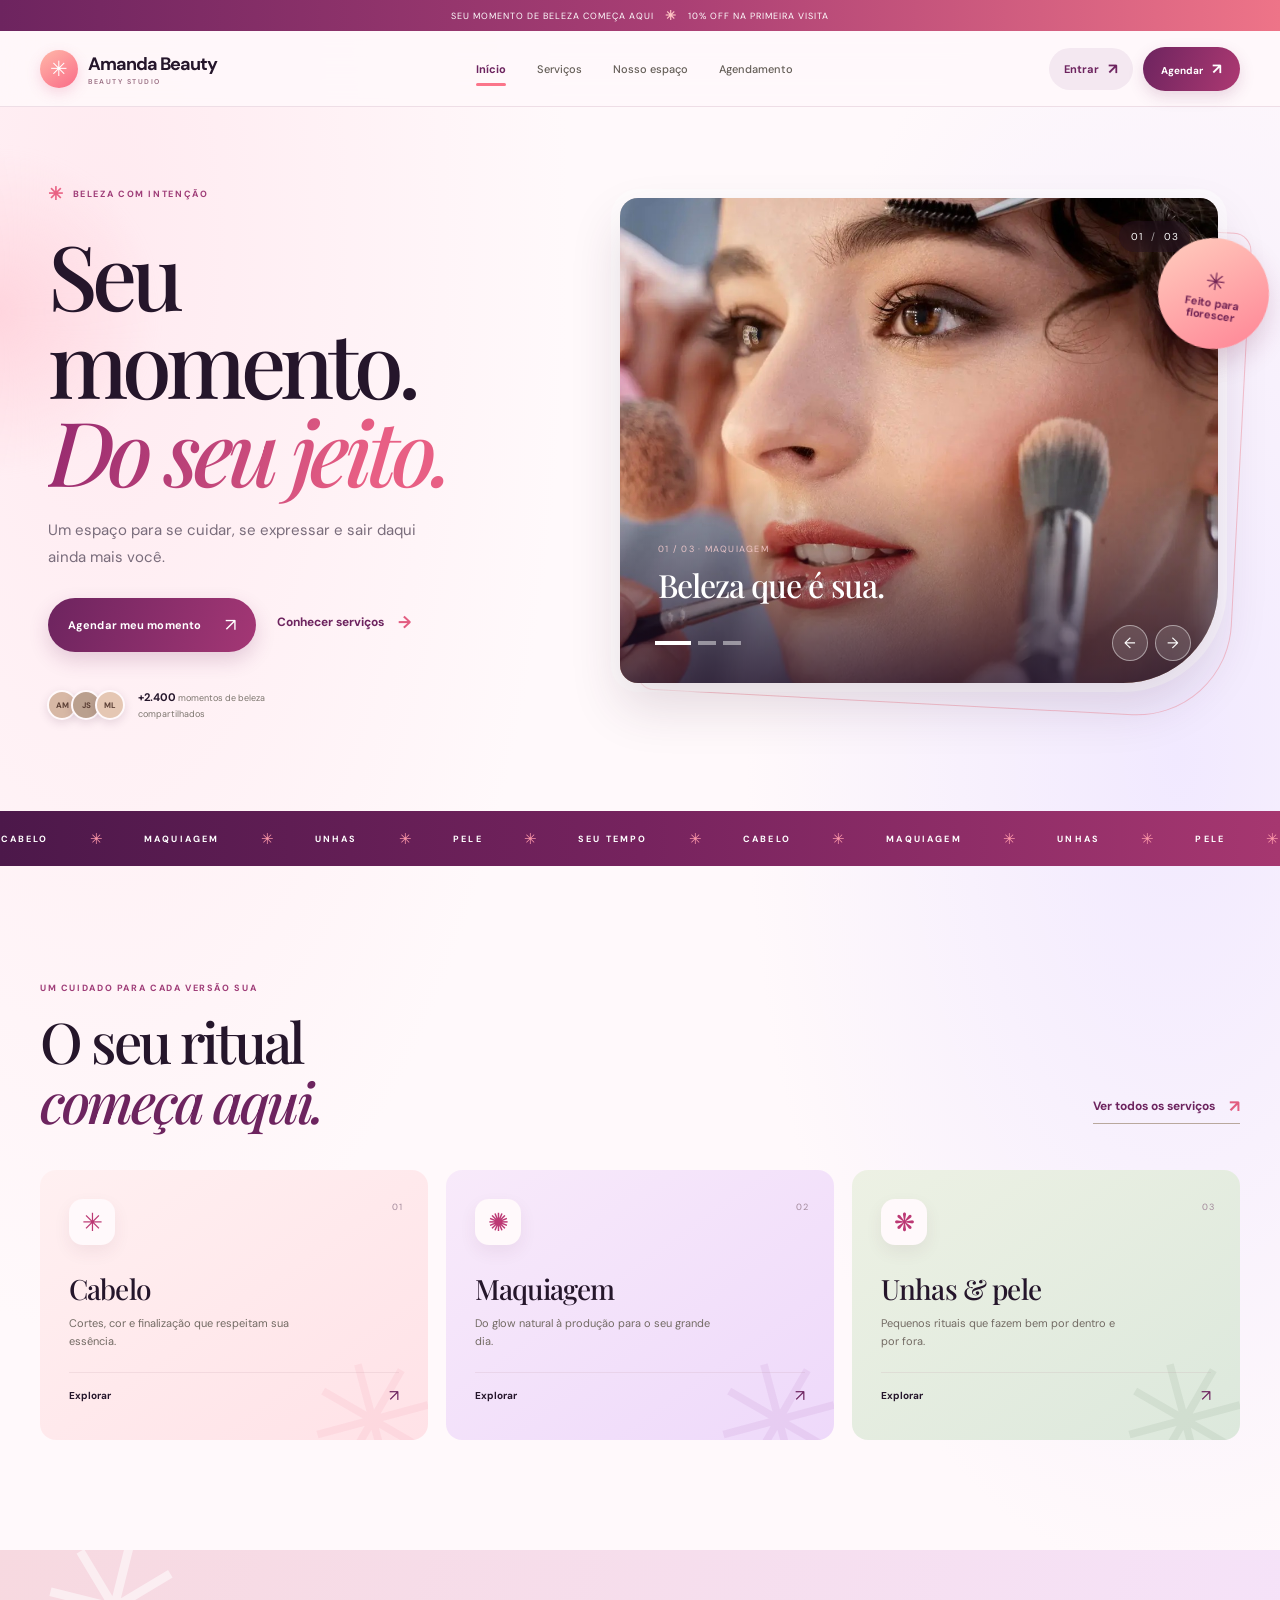
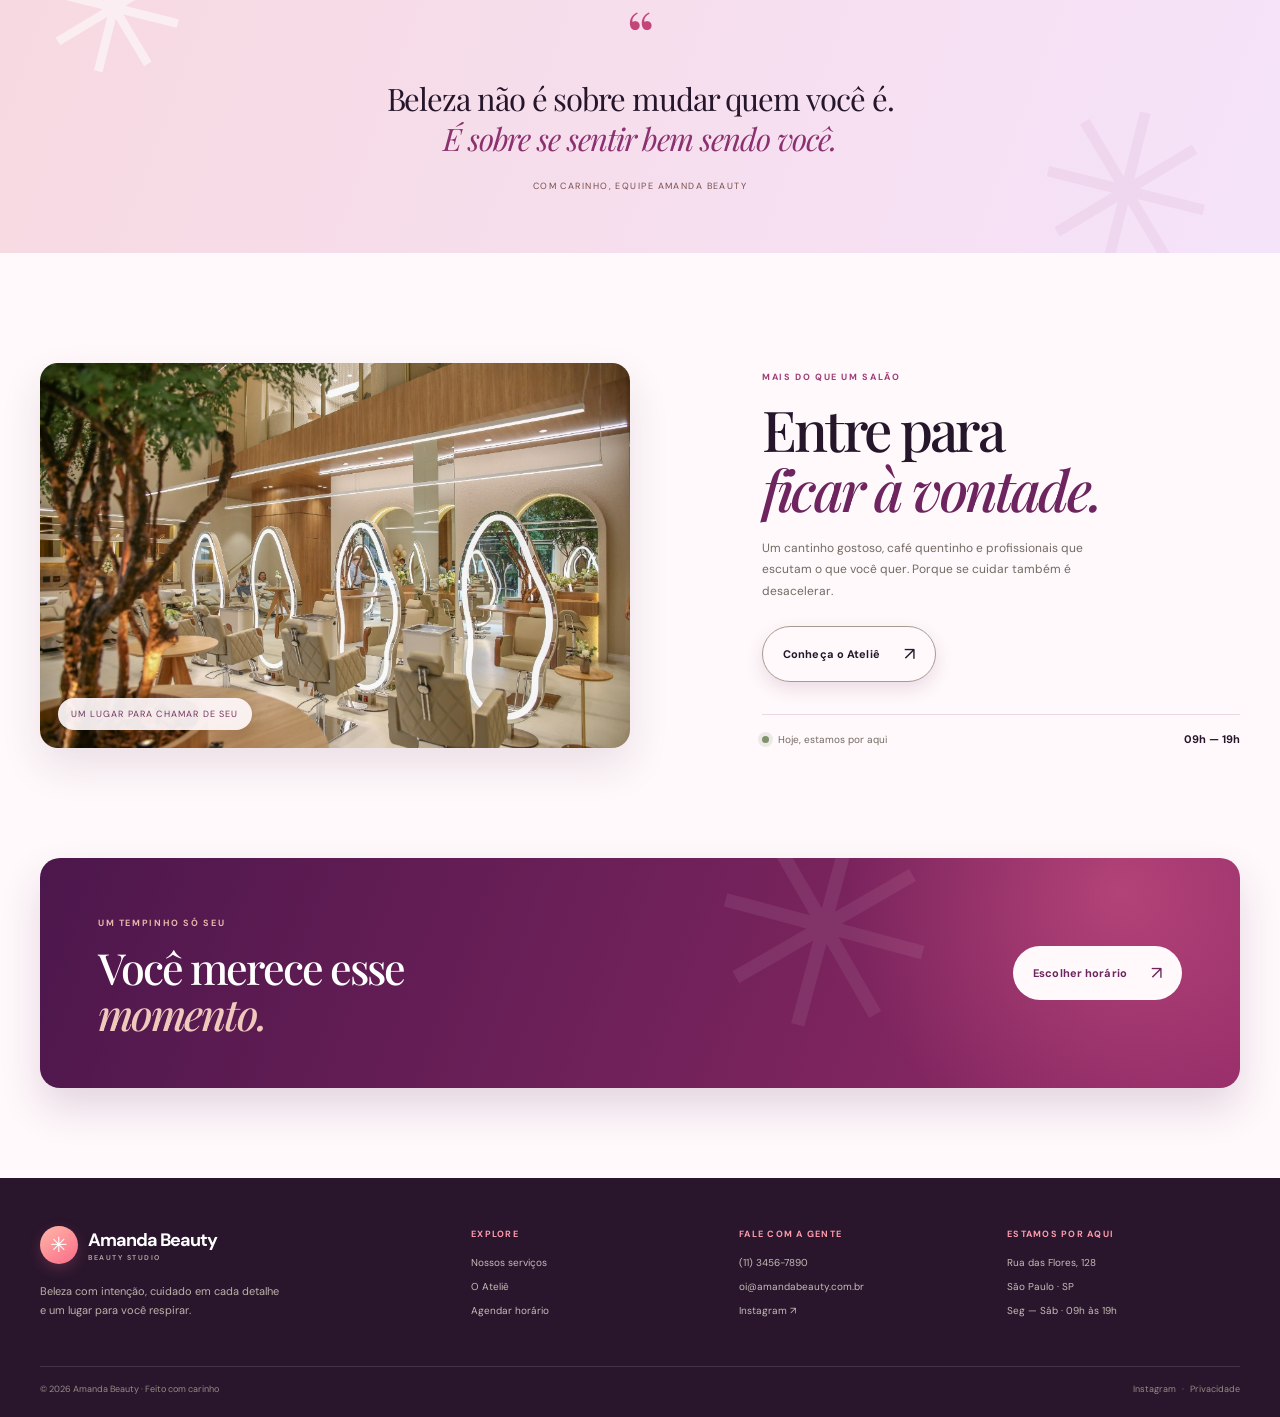
==== Amanda-Beauty-site/index.html @ 5235251e "extraido do zip" ====
<!doctype html>
<html lang="pt-BR">
<head>
  <meta charset="utf-8"><meta name="viewport" content="width=device-width, initial-scale=1">
  <meta name="theme-color" content="#f8f4ef"><meta name="description" content="Amanda Beauty — beleza com intenção. Agende cabelo, maquiagem e cuidados para você.">
  <title>Amanda Beauty — beleza com intenção</title><link rel="stylesheet" href="styles.css">
</head>
<body data-page="home">
  <div id="site-header"></div>
  <main>
    <section class="hero wrap">
      <div class="hero-copy reveal">
        <span class="eyebrow"><i class="sparkle">✳</i> beleza com intenção</span>
        <h1>Seu momento.<br><em>Do seu jeito.</em></h1>
        <p class="lead">Um espaço para se cuidar, se expressar e sair daqui ainda mais você.</p>
        <div class="hero-actions"><a class="button button-dark" href="agenda.html">Agendar meu momento <span>↗</span></a><a class="text-link" href="servicos.html">Conhecer serviços <span>→</span></a></div>
        <div class="hero-social"><div class="avatar-stack"><span>AM</span><span>JS</span><span>ML</span></div><p><strong>+2.400</strong> momentos de beleza<br>compartilhados</p></div>
      </div>
      <div class="hero-visual reveal">
        <div class="carousel" aria-label="Galeria Amanda Beauty">
          <div class="carousel-track">
            <article class="carousel-slide is-active"><img src="assets/makeup-artista.jpeg" alt="Maquiadora realçando a beleza de uma cliente"><div class="slide-caption"><span>01 / 03 · maquiagem</span><b>Beleza que é sua.</b></div></article>
            <article class="carousel-slide"><img src="assets/salao.jpeg" alt="Interior elegante e acolhedor de um salão de beleza"><div class="slide-caption"><span>02 / 03 · nosso espaço</span><b>Um respiro no seu dia.</b></div></article>
            <article class="carousel-slide"><img src="assets/makeup-flatlay.jpeg" alt="Paleta de maquiagem e pincéis em tons quentes"><div class="slide-caption"><span>03 / 03 · detalhes</span><b>Feito com carinho.</b></div></article>
          </div>
          <div class="carousel-controls"><div class="carousel-dots" aria-label="Escolher imagem"><button class="dot is-active" aria-label="Imagem 1" data-slide="0"></button><button class="dot" aria-label="Imagem 2" data-slide="1"></button><button class="dot" aria-label="Imagem 3" data-slide="2"></button></div><div class="carousel-arrows"><button class="carousel-prev" aria-label="Imagem anterior">←</button><button class="carousel-next" aria-label="Próxima imagem">→</button></div></div>
          <div class="carousel-index">01 <span>/</span> 03</div>
        </div>
        <div class="hero-sticker"><span>✳</span><b>Feito para<br>florescer</b></div>
      </div>
    </section>

    <section class="ticker" aria-label="Nossos cuidados"><div class="ticker-track"><span>CABELO</span><i>✳</i><span>MAQUIAGEM</span><i>✳</i><span>UNHAS</span><i>✳</i><span>PELE</span><i>✳</i><span>SEU TEMPO</span><i>✳</i><span>CABELO</span><i>✳</i><span>MAQUIAGEM</span><i>✳</i><span>UNHAS</span><i>✳</i><span>PELE</span><i>✳</i></div></section>

    <section class="section wrap services-intro">
      <div class="section-heading reveal"><div><span class="eyebrow">um cuidado para cada versão sua</span><h2>O seu ritual<br><em>começa aqui.</em></h2></div><a class="text-link" href="servicos.html">Ver todos os serviços <span>↗</span></a></div>
      <div class="service-cards">
        <a class="service-card reveal" href="servicos.html#cabelo"><span class="service-icon">✳</span><span class="card-count">01</span><h3>Cabelo</h3><p>Cortes, cor e finalização que respeitam sua essência.</p><span class="card-link">Explorar <b>↗</b></span></a>
        <a class="service-card service-card-rose reveal" href="servicos.html#maquiagem"><span class="service-icon">✺</span><span class="card-count">02</span><h3>Maquiagem</h3><p>Do glow natural à produção para o seu grande dia.</p><span class="card-link">Explorar <b>↗</b></span></a>
        <a class="service-card service-card-olive reveal" href="servicos.html#unhas"><span class="service-icon">❋</span><span class="card-count">03</span><h3>Unhas & pele</h3><p>Pequenos rituais que fazem bem por dentro e por fora.</p><span class="card-link">Explorar <b>↗</b></span></a>
      </div>
    </section>

    <section class="quote-band"><div class="quote-inner wrap reveal"><span class="quote-mark">“</span><p>Beleza não é sobre mudar quem você é.<br><em>É sobre se sentir bem sendo você.</em></p><span class="quote-sign">com carinho, equipe Amanda Beauty</span></div></section>

    <section class="section wrap visit-section">
      <div class="visit-image reveal"><img src="assets/salao.jpeg" alt="Ambiente iluminado do espaço Amanda Beauty"><span class="image-label">um lugar para chamar de seu</span></div>
      <div class="visit-copy reveal"><span class="eyebrow">mais do que um salão</span><h2>Entre para<br><em>ficar à vontade.</em></h2><p>Um cantinho gostoso, café quentinho e profissionais que escutam o que você quer. Porque se cuidar também é desacelerar.</p><a class="button button-outline" href="sobre.html">Conheça o Ateliê <span>↗</span></a><div class="open-hours"><span class="pulse-dot"></span><span>Hoje, estamos por aqui</span><b>09h — 19h</b></div></div>
    </section>
    <section class="booking-banner wrap reveal"><div><span class="eyebrow">um tempinho só seu</span><h2>Você merece esse<br><em>momento.</em></h2></div><a class="button button-light" href="agenda.html">Escolher horário <span>↗</span></a><div class="banner-flower">✳</div></section>
  </main>
  <div id="site-footer"></div><script src="app.js"></script>
</body></html>
---- Amanda-Beauty-site/styles.css ----
@import url('https://fonts.googleapis.com/css2?family=DM+Sans:wght@400;500;600;700&family=Playfair+Display:ital,wght@0,500;0,600;0,700;1,500;1,600&display=swap');
:root{--paper:#f8f4ef;--cream:#efe7dc;--ink:#282420;--muted:#77716b;--berry:#733c45;--rose:#d89b98;--peach:#e9b6a5;--olive:#73745e;--line:#ded7ce;--serif:'Playfair Display',Georgia,serif;--sans:'DM Sans',Arial,sans-serif;--wrap:1160px}*{box-sizing:border-box}html{scroll-behavior:smooth}body{margin:0;background:var(--paper);color:var(--ink);font-family:var(--sans);font-size:15px;-webkit-font-smoothing:antialiased}img{display:block;width:100%;height:100%;object-fit:cover}a{color:inherit;text-decoration:none}button,input,select,textarea{font:inherit}button{color:inherit}.wrap{width:min(var(--wrap),calc(100% - 64px));margin:0 auto}.eyebrow{display:inline-flex;align-items:center;gap:8px;text-transform:uppercase;letter-spacing:.15em;font-size:10px;font-weight:700;color:var(--berry)}.sparkle{font-style:normal;font-size:18px;color:var(--rose)}h1,h2,h3,p{margin-top:0}h1,h2{font-family:var(--serif);font-weight:500;letter-spacing:-.035em}h1 em,h2 em,.auth-image-copy em{color:var(--berry);font-weight:500}h1{font-size:clamp(48px,6vw,78px);line-height:1.02;margin:21px 0 20px}h2{font-size:clamp(38px,4.2vw,55px);line-height:1.07;margin:15px 0}.lead{max-width:410px;color:#6f6962;font-size:17px;line-height:1.7;margin-bottom:27px}.button{display:inline-flex;align-items:center;justify-content:space-between;gap:24px;padding:15px 20px;border-radius:3px;font-size:12px;font-weight:700;letter-spacing:.01em;transition:transform .2s,background .2s,color .2s,border-color .2s}.button:hover{transform:translateY(-2px)}.button span{font-size:18px;font-weight:400}.button-dark{background:var(--berry);color:#fff}.button-dark:hover{background:#5e3038}.button-light{background:var(--paper);color:var(--berry)}.button-light:hover{background:#fff}.button-outline{border:1px solid #a59b90;color:var(--ink)}.button-outline:hover{border-color:var(--berry);color:var(--berry)}.text-link{display:inline-flex;align-items:center;gap:14px;font-size:12px;font-weight:700;border-bottom:1px solid #b9a89d;padding-bottom:6px}.text-link span{color:var(--berry);font-size:17px}.site-header{position:relative;z-index:8;background:rgba(248,244,239,.92);backdrop-filter:blur(12px)}.announcement{height:29px;display:flex;align-items:center;justify-content:center;background:#ebe1d7;color:#655850;font-size:9px;letter-spacing:.13em;text-transform:uppercase}.announcement b{margin:0 7px;color:var(--berry)}.nav-wrap{width:min(var(--wrap),calc(100% - 64px));height:78px;margin:auto;display:flex;align-items:center;justify-content:space-between;border-bottom:1px solid rgba(40,36,32,.09)}.brand{display:flex;align-items:center;gap:10px;min-width:180px}.brand-mark{width:34px;height:34px;display:grid;place-items:center;border:1px solid #b38a7e;border-radius:50%;color:var(--berry);font-size:21px}.brand-name{font-family:var(--serif);font-size:22px;letter-spacing:-.04em}.brand-name small{display:block;font-family:var(--sans);font-size:7px;font-weight:600;letter-spacing:.22em;text-transform:uppercase;color:#82766d;margin-top:1px}.nav-links{display:flex;align-items:center;gap:31px}.nav-links a{font-size:11px;color:#655e58;transition:color .2s}.nav-links a:hover,.nav-links a.active{color:var(--berry)}.nav-links a.active{font-weight:700}.nav-actions{display:flex;align-items:center;gap:17px}.nav-login{font-size:11px;color:#645d57}.nav-book{padding:12px 15px;background:var(--berry);color:#fff;font-size:10px;font-weight:700;border-radius:2px}.nav-book:hover{background:#5e3038}.menu-toggle{display:none;border:0;background:transparent;font-size:24px}.hero{display:grid;grid-template-columns:.9fr 1.1fr;align-items:center;gap:7.5%;padding:55px 0 72px;min-height:585px}.hero-copy{padding:0 0 0 24px}.hero-copy h1{margin-top:24px}.hero-actions{display:flex;align-items:center;gap:25px}.hero-social{display:flex;align-items:center;gap:13px;margin-top:42px}.avatar-stack{display:flex;padding-left:5px}.avatar-stack span{width:30px;height:30px;border-radius:50%;display:grid;place-items:center;border:2px solid var(--paper);margin-left:-6px;background:#d7b8a5;color:#5a3e34;font-size:8px;font-weight:700}.avatar-stack span:nth-child(2){background:#baa08e}.avatar-stack span:nth-child(3){background:#e5c7b3}.hero-social p{margin:0;color:#7c756e;font-size:9px;line-height:1.6}.hero-social strong{color:var(--ink);font-size:11px}.hero-visual{position:relative;padding:0 18px 18px 0}.carousel{position:relative;height:434px;overflow:hidden;background:#e2d5c9;box-shadow:0 22px 45px rgba(62,42,30,.12)}.carousel-track{display:flex;height:100%;transition:transform .65s cubic-bezier(.2,.7,.2,1)}.carousel-slide{flex:0 0 100%;height:100%;position:relative}.carousel-slide:after{content:"";position:absolute;inset:30% 0 0;background:linear-gradient(transparent,rgba(27,20,18,.55))}.carousel-slide img{transition:transform 5s;object-position:center}.carousel-slide.is-active img{transform:scale(1.035)}.slide-caption{position:absolute;z-index:1;bottom:70px;left:36px;color:#fff;display:flex;flex-direction:column;gap:8px}.slide-caption span{font-size:9px;letter-spacing:.14em;text-transform:uppercase;opacity:.83}.slide-caption b{font-family:var(--serif);font-weight:500;font-size:29px}.carousel-controls{position:absolute;z-index:2;bottom:20px;left:32px;right:24px;display:flex;align-items:center;justify-content:space-between}.carousel-dots{display:flex;gap:7px}.dot{width:18px;height:4px;padding:0;border:0;background:rgba(255,255,255,.45);cursor:pointer;transition:width .25s,background .25s}.dot.is-active{width:36px;background:#fff}.carousel-arrows{display:flex;gap:7px}.carousel-arrows button{width:32px;height:32px;border:1px solid rgba(255,255,255,.7);border-radius:50%;background:transparent;color:#fff;cursor:pointer;transition:background .2s}.carousel-arrows button:hover{background:rgba(255,255,255,.22)}.carousel-index{position:absolute;top:20px;right:31px;z-index:2;color:#fff;font-size:10px;letter-spacing:.09em}.carousel-index span{opacity:.6;margin:0 4px}.hero-sticker{position:absolute;right:-23px;top:33px;width:102px;height:102px;background:#e1ae9e;color:var(--berry);border-radius:50%;display:flex;flex-direction:column;align-items:center;justify-content:center;transform:rotate(8deg);box-shadow:0 6px 20px #4d32201f}.hero-sticker span{font-size:22px}.hero-sticker b{font-family:var(--serif);font-size:14px;line-height:1.1;text-align:center;font-weight:500}.ticker{overflow:hidden;background:#ede4da;color:#685b50;height:52px;display:flex;align-items:center}.ticker-track{display:flex;justify-content:space-around;align-items:center;min-width:1120px;width:100%;animation:ticker 38s linear infinite;gap:40px}.ticker-track span{font-size:9px;font-weight:700;letter-spacing:.2em;white-space:nowrap}.ticker-track i{font-style:normal;color:#ba8379;font-size:15px}@keyframes ticker{0%{transform:translateX(0)}100%{transform:translateX(-15%)}}.section{padding-top:102px;padding-bottom:102px}.section-heading{display:flex;align-items:end;justify-content:space-between;margin-bottom:35px}.section-heading h2{margin-bottom:0}.section-heading>.text-link{margin-bottom:8px}.service-cards{display:grid;grid-template-columns:repeat(3,1fr);gap:16px}.service-card{min-height:252px;position:relative;padding:28px;background:#eee6dc;transition:transform .25s,box-shadow .25s}.service-card:hover{transform:translateY(-5px);box-shadow:0 15px 25px #3f261010}.service-card-rose{background:#ead9d4}.service-card-olive{background:#e3e2d7}.service-icon{font-size:25px;color:var(--berry)}.card-count{position:absolute;top:31px;right:29px;font-size:9px;letter-spacing:.12em;color:#867d74}.service-card h3{font-family:var(--serif);font-weight:500;font-size:27px;margin:25px 0 8px}.service-card p{color:#726a63;font-size:12px;line-height:1.6;max-width:245px;margin-bottom:22px}.card-link{display:flex;align-items:center;justify-content:space-between;max-width:100%;padding-top:12px;border-top:1px solid rgba(83,66,53,.18);font-size:10px;font-weight:700}.card-link b{font-size:16px;color:var(--berry);font-weight:400}.quote-band{background:#dfb4aa;padding:60px 0}.quote-inner{text-align:center;position:relative}.quote-mark{font-family:var(--serif);font-size:70px;line-height:.7;color:#8f4f50}.quote-inner p{font-family:var(--serif);font-size:29px;line-height:1.3;margin:10px 0 15px}.quote-inner p em{color:#75454a}.quote-sign{font-size:9px;text-transform:uppercase;letter-spacing:.16em;color:#784e4b}.visit-section{display:grid;grid-template-columns:1.05fr .85fr;align-items:center;gap:11%}.visit-image{height:385px;position:relative}.visit-image img{object-position:center}.image-label{position:absolute;left:16px;bottom:16px;padding:10px 13px;background:rgba(248,244,239,.92);font-size:9px;text-transform:uppercase;letter-spacing:.13em;color:#675b50}.visit-copy h2{margin-top:14px}.visit-copy>p{max-width:360px;font-size:13px;line-height:1.8;color:#726a63;margin:18px 0 24px}.open-hours{border-top:1px solid var(--line);margin-top:32px;padding-top:17px;display:flex;align-items:center;gap:9px;color:#726a63;font-size:10px}.open-hours b{margin-left:auto;font-size:11px;color:var(--ink)}.pulse-dot{width:7px;height:7px;background:#80916d;border-radius:50%;box-shadow:0 0 0 4px #80916d24}.booking-banner{position:relative;overflow:hidden;background:var(--berry);color:#fff;min-height:230px;padding:42px 58px;display:flex;align-items:center;justify-content:space-between;margin-bottom:90px}.booking-banner .eyebrow{color:#e7b7a8}.booking-banner h2{font-size:43px;margin:13px 0 0;position:relative;z-index:1}.booking-banner h2 em{color:#efc9bc}.booking-banner .button{position:relative;z-index:1}.banner-flower{position:absolute;right:25%;top:-65px;font-size:280px;line-height:1;color:#ffffff0b;transform:rotate(15deg)}.site-footer{background:#292522;color:#eee7de;padding:48px 0 22px}.footer-main{width:min(var(--wrap),calc(100% - 64px));margin:auto;display:grid;grid-template-columns:1.7fr 1fr 1fr 1fr;gap:35px;padding-bottom:38px}.footer-brand .brand-name{color:#fff}.footer-brand .brand-name small{color:#b8aaa0}.footer-brand p{max-width:240px;color:#bdb2a9;font-size:11px;line-height:1.7;margin:18px 0 0}.footer-col h4{font-size:9px;letter-spacing:.14em;text-transform:uppercase;color:#d2b1a5;margin:2px 0 16px}.footer-col a,.footer-col p{display:block;color:#c5bdb5;font-size:10px;margin:0 0 11px}.footer-col a:hover{color:#fff}.footer-bottom{width:min(var(--wrap),calc(100% - 64px));margin:auto;border-top:1px solid #ffffff22;padding-top:16px;display:flex;justify-content:space-between;color:#968c84;font-size:9px}.page-hero{display:grid;grid-template-columns:.86fr 1.14fr;gap:9%;align-items:center;padding:55px 0 76px;min-height:465px}.page-hero-copy{padding-left:24px}.page-hero-copy h1{font-size:clamp(48px,5vw,67px);margin:17px 0}.page-hero-copy>p{font-size:13px;line-height:1.8;color:#736b64;max-width:390px;margin-bottom:23px}.page-hero-image{height:350px;position:relative}.page-hero-image img{object-position:center 45%}.catalog-section{padding-top:73px}.subtle{max-width:330px;font-size:11px;color:#827a72;line-height:1.7;margin:0 0 8px}.filter-bar{display:flex;gap:8px;margin:32px 0 24px;flex-wrap:wrap}.filter-button{border:1px solid #d7cec4;background:transparent;border-radius:99px;padding:9px 17px;font-size:10px;color:#71685e;cursor:pointer;transition:all .2s}.filter-button:hover,.filter-button.is-active{background:var(--berry);border-color:var(--berry);color:#fff}.catalog-grid{display:grid;grid-template-columns:repeat(3,1fr);gap:14px}.catalog-card{position:relative;background:#f0e9e1;padding:24px 23px 18px;min-height:247px;transition:transform .2s,opacity .2s}.catalog-card:hover{transform:translateY(-4px)}.catalog-card.is-hidden{display:none}.catalog-icon{font-size:22px;color:#99645f;margin-bottom:19px}.catalog-tag{position:absolute;top:28px;right:22px;text-transform:uppercase;letter-spacing:.13em;font-size:8px;color:#8a7770}.catalog-card h3{font-family:var(--serif);font-size:23px;font-weight:500;margin-bottom:8px}.catalog-card>p{font-size:10px;line-height:1.6;color:#776f67;min-height:32px;margin-bottom:17px}.catalog-meta{display:flex;justify-content:space-between;align-items:center;color:#797169;font-size:9px;margin-bottom:13px}.catalog-meta b{color:#4e4640;font-size:9px}.faq-section{background:#eee6dc;padding:78px 0}.faq-layout{display:grid;grid-template-columns:.7fr 1.3fr;gap:12%}.faq-layout h2{margin:16px 0}.faq-layout>div:first-child p{font-size:11px;line-height:1.7;color:#786f66;max-width:230px}.faq-list details{border-bottom:1px solid #d3c8bc;padding:18px 0}.faq-list details:first-child{border-top:1px solid #d3c8bc}.faq-list summary{list-style:none;cursor:pointer;display:flex;justify-content:space-between;align-items:center;font-family:var(--serif);font-size:17px}.faq-list summary::-webkit-details-marker{display:none}.faq-list summary span{font-family:var(--sans);font-size:19px;color:var(--berry);transition:transform .2s}.faq-list details[open] summary span{transform:rotate(45deg)}.faq-list details p{font-size:11px;line-height:1.7;color:#746b64;max-width:550px;margin:12px 0 0}.about-hero{padding-bottom:80px}.about-image{height:390px}.about-image img{object-position:center}.about-story{display:grid;grid-template-columns:.3fr 1fr;gap:10%;max-width:900px;border-top:1px solid var(--line);padding-top:76px;padding-bottom:83px}.story-stamp{width:90px;height:90px;border:1px solid #b89083;border-radius:50%;display:flex;flex-direction:column;align-items:center;justify-content:center;text-align:center;font-size:9px;text-transform:uppercase;letter-spacing:.15em;color:#7b675d;transform:rotate(-9deg);margin-top:10px}.story-stamp b{font-family:var(--serif);font-size:22px;letter-spacing:0;color:var(--berry);font-weight:500}.about-story h2{font-size:43px}.story-text{max-width:590px;color:#746c65;font-size:13px;line-height:1.9;margin:20px 0}.values-band{background:#e9ddd1;padding:52px 0}.values-grid{display:grid;grid-template-columns:repeat(3,1fr);gap:30px}.values-grid article{border-left:1px solid #c5b3a6;padding:3px 0 2px 20px}.values-grid article>span{font-size:9px;color:var(--berry);letter-spacing:.12em}.values-grid h3{font-family:var(--serif);font-weight:500;font-size:21px;margin:12px 0 8px}.values-grid p{max-width:245px;color:#756b62;font-size:10px;line-height:1.7;margin:0}.team-section{padding-top:80px}.team-cards{display:grid;grid-template-columns:repeat(3,1fr);gap:17px}.team-cards article{text-align:center;background:#efe8df;padding:24px 20px}.team-avatar{width:80px;height:80px;border-radius:50%;margin:0 auto 16px;display:grid;place-items:center;font-family:var(--serif);font-size:32px;color:#754c46;background:#ddc0b1}.avatar-two{background:#d0c5ac;color:#5b5c43}.avatar-three{background:#d6b1a5;color:#713e42}.team-cards h3{font-family:var(--serif);font-size:19px;font-weight:500;margin-bottom:4px}.team-cards p{font-size:9px;color:#7d746b;margin-bottom:0}.booking-page{display:grid;grid-template-columns:.9fr 1.1fr;gap:10%;padding:60px 0 95px;align-items:start}.booking-intro{position:relative;min-height:640px}.booking-intro h1{font-size:clamp(46px,5vw,65px);margin:17px 0}.booking-intro>p{font-size:13px;line-height:1.8;color:#756d65;max-width:350px}.booking-note{display:flex;align-items:center;gap:13px;margin:30px 0 27px;padding:13px 15px;background:#eee7df;max-width:350px}.booking-note>span{font-size:21px;color:var(--berry)}.booking-note p{margin:0;font-size:10px;line-height:1.6;color:#746c64}.booking-note b{color:#443e39}.booking-intro>img{height:270px;max-width:385px;object-position:center 40%}.booking-form{padding:34px 38px;background:#fffdfa;box-shadow:0 12px 40px #3a25100e}.form-heading{display:flex;gap:14px;align-items:center;border-bottom:1px solid #ece6e0;padding-bottom:22px;margin-bottom:22px}.step-number{width:34px;height:34px;border-radius:50%;display:grid;place-items:center;background:#efe3dc;color:var(--berry);font-family:var(--serif);font-size:14px}.form-heading .eyebrow{font-size:8px}.form-heading h2{font-size:27px;margin:5px 0 0}.booking-form label,.auth-form>label{display:block;font-size:10px;font-weight:700;margin:16px 0 7px}.booking-form input,.booking-form select,.booking-form textarea,.auth-form input{width:100%;border:1px solid #ddd5cd;background:#fffdfa;border-radius:2px;padding:12px 13px;font-size:11px;color:var(--ink);outline:none;transition:border-color .2s}.booking-form input:focus,.booking-form select:focus,.booking-form textarea:focus,.auth-form input:focus{border-color:#a86f70}.booking-form input::placeholder,.booking-form textarea::placeholder,.auth-form input::placeholder{color:#aba39c}.booking-form textarea{resize:vertical}.form-row{display:grid;grid-template-columns:1fr 1fr;gap:13px}.form-row label{margin-top:15px}.optional{font-weight:400;color:#928980;margin-left:5px}.form-submit{width:100%;margin-top:21px;border:0;cursor:pointer}.form-legal{text-align:center;font-size:9px;color:#8b837b;line-height:1.6;margin:10px 0 0}.form-feedback{display:none;margin-top:14px;padding:12px;background:#eaf0e7;color:#4d6145;font-size:11px;line-height:1.6}.form-feedback.is-visible{display:block}.auth-page{display:grid;grid-template-columns:1fr 1fr;gap:8%;align-items:center;padding:55px 0 80px;min-height:650px}.auth-image{position:relative;height:535px;overflow:hidden;background:#ddd0c4}.auth-image:after{content:"";position:absolute;inset:35% 0 0;background:linear-gradient(transparent,rgba(30,20,18,.57))}.auth-image img{object-position:center;transition:transform 1s}.auth-image:hover img{transform:scale(1.035)}.auth-image-copy{position:absolute;z-index:1;left:32px;bottom:32px;color:#fff}.auth-image-copy>span{color:#eab7a7;font-size:22px}.auth-image-copy p{font-family:var(--serif);font-size:32px;line-height:1.15;margin:12px 0 0}.auth-image-copy em{color:#f3c9b8}.auth-panel{max-width:405px;width:100%;padding:15px 0}.auth-panel h1{font-size:clamp(46px,5vw,61px);margin:14px 0}.auth-sub{font-size:11px;color:#7a726b;margin-bottom:25px}.auth-form>label{margin-top:15px}.auth-options{display:flex;justify-content:space-between;align-items:center;margin:14px 0 4px}.check-label{display:flex;align-items:flex-start;gap:8px;font-size:9px;color:#776f68;line-height:1.5}.check-label input{accent-color:var(--berry);width:13px;height:13px;margin:0;flex:none}.forgot-link{font-size:9px;color:var(--berry);text-decoration:underline;text-underline-offset:3px}.password-wrap{position:relative}.password-wrap input{padding-right:42px}.password-toggle{position:absolute;right:8px;top:50%;transform:translateY(-50%);border:0;background:transparent;color:#81766f;cursor:pointer;font-size:13px}.auth-switch{text-align:center;color:#776f68;font-size:10px;margin:19px 0 0}.auth-switch a{color:var(--berry);font-weight:700;text-decoration:underline;text-underline-offset:3px}.demo-note{text-align:center;color:#a19890;font-size:8px;letter-spacing:.04em;margin:19px 0 0}.terms-check{margin-top:16px}.terms-check span{max-width:280px}.register-page{min-height:710px}.register-page .auth-image{height:585px}.register-page .auth-panel{padding:0}.register-page .auth-panel h1{font-size:51px}.register-page .auth-sub{line-height:1.6}.register-page .auth-form .form-submit{margin-top:19px}.reveal{opacity:0;transform:translateY(16px);transition:opacity .65s ease,transform .65s ease}.reveal.is-visible{opacity:1;transform:translateY(0)}
@media(max-width:900px){.wrap,.nav-wrap{width:min(100% - 42px,var(--wrap))}.nav-links{gap:17px}.nav-actions{gap:11px}.hero{gap:4%;grid-template-columns:.9fr 1.1fr}.hero-copy{padding-left:5px}.carousel{height:370px}.hero-sticker{right:-13px;width:85px;height:85px}.hero-sticker b{font-size:12px}.service-card{padding:23px}.page-hero{gap:5%}.booking-page{gap:5%}.booking-form{padding:28px}.footer-main,.footer-bottom{width:calc(100% - 42px)}}
@media(max-width:700px){.wrap,.nav-wrap{width:calc(100% - 36px)}.announcement{font-size:8px}.nav-wrap{height:68px}.brand{min-width:0}.brand-mark{width:31px;height:31px}.brand-name{font-size:20px}.menu-toggle{display:block;order:3}.nav-actions{margin-left:auto;margin-right:13px}.nav-login{display:none}.nav-book{padding:10px 12px;font-size:9px}.nav-links{display:none;position:absolute;top:68px;left:0;right:0;padding:17px 22px 22px;background:var(--paper);border-bottom:1px solid var(--line);box-shadow:0 15px 25px #2c1e1012;align-items:stretch;gap:0;flex-direction:column}.nav-links.is-open{display:flex}.nav-links a{padding:13px 3px;border-bottom:1px solid #e8dfd6;font-size:12px}.hero{grid-template-columns:1fr;gap:34px;padding:48px 0 55px;min-height:auto}.hero-copy{padding:0}.hero h1{font-size:58px;margin:18px 0}.lead{font-size:14px;max-width:330px}.hero-actions{gap:16px;flex-wrap:wrap}.hero-social{margin-top:26px}.hero-visual{margin:0 6px 0 0;padding:0 11px 12px 0}.carousel{height:min(95vw,400px)}.hero-sticker{right:-6px;top:23px;width:75px;height:75px}.hero-sticker b{font-size:11px}.slide-caption{left:22px;bottom:62px}.slide-caption b{font-size:24px}.carousel-controls{left:20px;right:17px;bottom:15px}.ticker{height:43px}.ticker-track{gap:26px}.section{padding-top:69px;padding-bottom:69px}.section-heading{align-items:flex-start;gap:17px;flex-direction:column;margin-bottom:25px}.section-heading h2{font-size:43px}.section-heading>.text-link{margin:0}.service-cards{grid-template-columns:1fr;gap:10px}.service-card{min-height:205px;padding:23px}.service-card h3{margin-top:17px}.quote-band{padding:45px 0}.quote-inner p{font-size:23px}.visit-section{grid-template-columns:1fr;gap:34px}.visit-image{height:280px}.visit-copy h2{font-size:43px}.booking-banner{width:calc(100% - 36px);min-height:0;padding:30px 23px;margin-bottom:60px;align-items:flex-start;flex-direction:column;gap:22px}.booking-banner h2{font-size:36px}.banner-flower{font-size:190px;right:-10px;top:-40px}.footer-main{width:calc(100% - 36px);grid-template-columns:1fr 1fr;gap:27px 18px}.footer-main>div:first-child{grid-column:1/-1}.footer-bottom{width:calc(100% - 36px);gap:15px;flex-wrap:wrap}.page-hero{grid-template-columns:1fr;gap:28px;padding:43px 0 57px;min-height:0}.page-hero-copy{padding-left:0}.page-hero-copy h1{font-size:52px}.page-hero-copy>p{font-size:12px}.page-hero-image{height:270px}.catalog-section{padding-top:57px}.section-heading>.subtle{margin-top:0}.filter-bar{gap:7px;margin:24px 0 18px}.filter-button{padding:8px 13px}.catalog-grid{grid-template-columns:1fr}.catalog-card{min-height:220px;padding:22px}.catalog-card>p{min-height:0}.faq-section{padding:58px 0}.faq-layout{grid-template-columns:1fr;gap:21px}.faq-layout h2{font-size:42px}.faq-layout>div:first-child p{max-width:310px}.about-hero .page-hero-image{height:280px}.about-story{grid-template-columns:1fr;gap:20px;padding-top:54px;padding-bottom:58px}.story-stamp{width:70px;height:70px;font-size:8px;margin:0}.story-stamp b{font-size:18px}.about-story h2{font-size:38px}.story-text{font-size:12px}.values-band{padding:42px 0}.values-grid{grid-template-columns:1fr;gap:23px}.values-grid article{padding-left:15px}.team-section{padding-top:58px}.team-cards{grid-template-columns:1fr;gap:10px}.team-cards article{padding:20px}.booking-page{grid-template-columns:1fr;gap:33px;padding:45px 0 65px}.booking-intro{min-height:0}.booking-intro h1{font-size:51px}.booking-intro>img{height:220px;max-width:none}.booking-note{margin:22px 0}.booking-form{padding:23px 19px}.form-heading h2{font-size:24px}.form-row{gap:10px}.auth-page{grid-template-columns:1fr;gap:32px;padding:32px 0 60px;min-height:0}.auth-image{height:300px}.auth-image-copy{left:22px;bottom:22px}.auth-image-copy p{font-size:27px}.auth-panel{max-width:none;padding:0 3px}.auth-panel h1{font-size:49px}.register-page .auth-image{height:290px}.register-page .auth-panel h1{font-size:47px}.reveal{transform:translateY(10px)}}
@media(prefers-reduced-motion:reduce){*,*:before,*:after{scroll-behavior:auto!important;animation-duration:.01ms!important;animation-iteration-count:1!important;transition-duration:.01ms!important}.reveal{opacity:1;transform:none}}

/* Amanda Beauty — brighter editorial refresh */
:root{--paper:#fff9fb;--cream:#fff0f1;--ink:#25162b;--muted:#766a78;--berry:#6d245f;--rose:#fb758a;--peach:#ffb8a9;--olive:#7d7d64;--line:#eadce4;--serif:'Playfair Display',Georgia,serif;--sans:'DM Sans',Arial,sans-serif;--wrap:1200px}
body{background:radial-gradient(ellipse at 8% 8%,#ffeaf0 0,transparent 28%),radial-gradient(ellipse at 92% 25%,#f1e9ff 0,transparent 26%),#fff9fb;color:var(--ink)}
.announcement{height:31px;background:linear-gradient(90deg,#6d245f,#aa3f74 53%,#ee7488);color:#fff;font-size:9px;letter-spacing:.11em;gap:11px}.announcement b{color:#ffc4c4;margin:0;font-size:13px;animation:twinkle 2.2s ease-in-out infinite}
.site-header{position:sticky;top:0;background:rgba(255,249,251,.86);backdrop-filter:blur(18px);border-bottom:1px solid #eedee6}
.nav-wrap{height:75px;border:0}.brand-mark{width:38px;height:38px;background:linear-gradient(145deg,#ffb8a9,#fa6b87);border:0;color:#fff;box-shadow:0 5px 14px #dd63843b;animation:mark-bob 4s ease-in-out infinite}.brand-name{font-family:var(--sans);font-weight:700;font-size:18px;letter-spacing:-.055em}.brand-name small{font-size:7px;color:#9a6f83}.nav-links a{font-size:11px;font-weight:500}.nav-links a.active{position:relative;color:var(--berry)}.nav-links a.active:after{content:"";position:absolute;height:3px;left:0;right:0;bottom:-10px;border-radius:4px;background:var(--rose)}.nav-actions{gap:10px}.nav-login{display:flex;align-items:center;gap:9px;padding:11px 15px;border-radius:999px;background:#f4e8f1;color:var(--berry);font-weight:700;transition:.22s}.nav-login span{font-size:15px}.nav-login:hover{background:#ead6e6;transform:translateY(-2px)}.nav-book{padding:12px 18px;border-radius:999px;background:linear-gradient(110deg,#6d245f,#ad3972);box-shadow:0 6px 15px #7d275d2b;transition:.22s}.nav-book span{font-size:15px;margin-left:7px}.nav-book:hover{background:linear-gradient(110deg,#852f70,#ca4b83);transform:translateY(-2px);box-shadow:0 9px 19px #7d275d38}
.hero{position:relative;grid-template-columns:.9fr 1.1fr;gap:6%;padding-top:75px;padding-bottom:90px;min-height:650px}.hero:before{content:"";position:absolute;z-index:0;width:330px;height:330px;left:-210px;top:40px;border-radius:50%;background:radial-gradient(circle,#ffc7d2a6,transparent 69%);filter:blur(7px);pointer-events:none}.hero-copy,.hero-visual{position:relative;z-index:1}.hero-copy{padding-left:8px;animation:rise-in .8s both}.eyebrow{color:#9f3d78;letter-spacing:.18em;font-size:9px}.sparkle{color:#e96183}.hero-copy h1{font-family:var(--serif);font-size:clamp(59px,7vw,91px);line-height:.98;letter-spacing:-.065em;margin:24px 0}.hero-copy h1 em,.page-hero-copy h1 em,.booking-intro h1 em{background:linear-gradient(110deg,#92276e,#e85f84 78%);background-clip:text;-webkit-background-clip:text;color:transparent}.lead{font-size:15px;max-width:390px;line-height:1.8;color:#796c7b}.button{border-radius:99px;padding:15px 20px;font-size:11px;box-shadow:0 7px 18px #5e174420}.button-dark{background:linear-gradient(110deg,#6d245f,#a43775);box-shadow:0 8px 20px #6d245f30}.button-dark:hover{background:linear-gradient(110deg,#842c70,#c24a82);box-shadow:0 12px 24px #6d245f36}.button-outline{border-radius:99px;background:#fff9fb}.hero-actions{gap:21px}.hero-actions .text-link{border:0;color:#6d245f}.text-link{color:#6d245f}.text-link span{color:#e25c80}.hero-social{margin-top:37px}.avatar-stack span{border:2px solid #fff9fb;box-shadow:0 3px 10px #3a174021}.carousel{height:485px;border-radius:18px 18px 95px 18px;box-shadow:0 24px 50px #4d254326,0 0 0 9px #ffffff80;isolation:isolate}.hero-visual{padding:0 22px 22px 0;animation:rise-in .9s .12s both}.hero-visual:before{content:"";position:absolute;inset:20px 0 0 28px;border:1px solid #f095a58c;border-radius:18px 18px 95px 18px;transform:rotate(3deg);z-index:-1}.carousel-slide img{filter:saturate(1.04)}.carousel-slide:after{background:linear-gradient(0deg,rgba(35,17,41,.77),transparent 60%)}.slide-caption{left:38px;bottom:77px}.slide-caption span{color:#ffd3d4}.slide-caption b{font-size:32px;letter-spacing:-.03em}.carousel-controls{bottom:22px;left:35px;right:27px}.carousel-arrows button{width:36px;height:36px;background:#ffffff23;backdrop-filter:blur(8px);border-color:#ffffff75}.carousel-arrows button:hover{background:#ffffff48}.carousel-index{top:23px;right:28px;padding:9px 12px;border-radius:50px;background:#28112952;backdrop-filter:blur(10px)}.hero-sticker{right:-29px;top:40px;width:111px;height:111px;background:linear-gradient(145deg,#ffcfbf,#ff8294);color:#702253;box-shadow:0 12px 28px #711f4533;animation:floaty 4s ease-in-out infinite}.hero-sticker span{font-size:24px}.hero-sticker b{font-family:var(--sans);font-size:11px;font-weight:700;letter-spacing:-.02em}.hero-social .avatar-stack span{transition:transform .2s}.hero-social:hover .avatar-stack span{transform:translateY(-3px)}
.ticker{height:55px;background:linear-gradient(90deg,#4c184a,#76235e,#a63770);color:#fff}.ticker-track{animation-duration:27s}.ticker-track i{color:#ff9aaa}.ticker-track span{font-size:9px;letter-spacing:.24em}
.section{padding-top:110px;padding-bottom:110px}.section-heading h2,.visit-copy h2,.faq-layout h2,.about-story h2{font-size:clamp(40px,4.4vw,59px);letter-spacing:-.05em}.section-heading{margin-bottom:38px}.service-cards{gap:18px}.service-card{min-height:270px;border-radius:16px;padding:29px;background:linear-gradient(145deg,#fff0f1,#ffe2e7);overflow:hidden;transition:transform .35s,box-shadow .35s}.service-card:after{content:"✳";position:absolute;right:-12px;bottom:-62px;font-size:157px;line-height:1;color:#e75e8315;transform:rotate(-15deg);transition:transform .5s}.service-card-rose{background:linear-gradient(145deg,#f8eafa,#eed9fa)}.service-card-rose:after{color:#9c49a818}.service-card-olive{background:linear-gradient(145deg,#edf1e4,#dce8dc)}.service-card-olive:after{color:#547a5918}.service-card:hover{transform:translateY(-8px) rotate(-.4deg);box-shadow:0 19px 35px #4d1b3318}.service-card:hover:after{transform:rotate(10deg) scale(1.08)}.service-icon{display:grid;place-items:center;width:46px;height:46px;border-radius:14px;background:#fff9fb;color:#bc3974;box-shadow:0 7px 17px #67274a12}.card-count{right:25px;color:#a2899b}.service-card h3{font-size:28px;letter-spacing:-.03em}.service-card p{font-size:11px}.card-link{position:relative;z-index:1;border-color:#bd94a12e}.quote-band{position:relative;background:linear-gradient(110deg,#f7d9e0,#f5e3fa);overflow:hidden}.quote-band:before,.quote-band:after{content:"✳";position:absolute;font-size:180px;color:#fff8;top:-56px;left:3%;transform:rotate(14deg)}.quote-band:after{left:auto;right:5%;top:auto;bottom:-85px;font-size:220px;color:#9f3d7810}.quote-inner{z-index:1}.quote-mark{color:#c34678}.quote-inner p{font-size:31px;letter-spacing:-.035em}.quote-inner p em{color:#8c3170}.visit-image{border-radius:18px;overflow:hidden;box-shadow:0 18px 40px #4d25421e}.visit-image img{transition:transform .75s}.visit-image:hover img{transform:scale(1.045)}.image-label{border-radius:99px;left:18px;bottom:18px;background:#fff9fbeb;color:#74345f;box-shadow:0 5px 15px #2712291b}.visit-copy>p{font-size:12px}.open-hours{border-color:#ead9e2}.booking-banner{border-radius:20px;background:radial-gradient(circle at 90% 15%,#e7659170,transparent 25%),linear-gradient(110deg,#4c174c,#78235c 62%,#932b68);box-shadow:0 20px 40px #511b5228}.booking-banner h2{letter-spacing:-.045em}.booking-banner .button{box-shadow:none}.banner-flower{color:#ffffff12;animation:slow-spin 30s linear infinite}.site-footer{background:#29162c}.footer-brand .brand-mark{color:#fff}.footer-col h4{color:#ff9aab}.footer-col a:hover{color:#ffb6c0}.footer-bottom{border-color:#ffffff20}
.page-hero{padding-top:64px;padding-bottom:77px}.page-hero-copy h1{font-size:clamp(54px,5.8vw,76px);letter-spacing:-.06em}.page-hero-copy>p{font-size:12px}.page-hero-image{border-radius:18px 18px 72px 18px;overflow:hidden;box-shadow:0 19px 42px #4d25421c}.page-hero-image:after{content:"";position:absolute;inset:auto 0 0;height:32%;background:linear-gradient(transparent,#24132964)}.page-hero-image .image-label{z-index:1}.catalog-section{padding-top:86px}.filter-button{border-radius:99px;background:#fff;border-color:#e9d8e4}.filter-button:hover,.filter-button.is-active{background:linear-gradient(110deg,#6d245f,#ad3972);border-color:transparent;box-shadow:0 6px 15px #6d245f24}.catalog-grid{gap:17px}.catalog-card{border-radius:15px;background:linear-gradient(145deg,#fff,#fff0f4);border:1px solid #f0e3e9;box-shadow:0 8px 22px #4c24410b;transition:transform .28s,box-shadow .28s}.catalog-card:nth-child(3n+2){background:linear-gradient(145deg,#fff,#f8effe)}.catalog-card:nth-child(3n){background:linear-gradient(145deg,#fff,#f0f5e9)}.catalog-card:hover{transform:translateY(-6px);box-shadow:0 16px 30px #4c244118}.catalog-icon{display:grid;place-items:center;width:42px;height:42px;border-radius:13px;background:#fde5eb;color:#a52f70}.catalog-tag{color:#a04478}.catalog-card h3{letter-spacing:-.03em}.catalog-meta{border-top:1px solid #ecdce4;padding-top:12px}.catalog-card .card-link{border-color:#ecdce4}.faq-section{background:linear-gradient(110deg,#f9e9ef,#f6eef9)}.faq-list details,.faq-list details:first-child{border-color:#e2cbd9}.faq-list summary{font-family:var(--sans);font-size:13px;font-weight:600}.faq-list summary span{color:#b43b77}.about-story{border-color:#eddae4}.story-stamp{border-color:#d188a3;color:#a15c7d}.story-stamp b{color:#862c6b}.values-band{background:linear-gradient(110deg,#f9e5eb,#f2e7fa)}.values-grid article{border-color:#d9b8c9}.values-grid article>span{color:#ad3b78}.team-cards article{border-radius:16px;background:linear-gradient(145deg,#fff,#f8edf1);box-shadow:0 8px 22px #4c24410b;transition:transform .25s,box-shadow .25s}.team-cards article:hover{transform:translateY(-6px);box-shadow:0 16px 30px #4c244118}.team-avatar{box-shadow:0 7px 17px #4c244118}
.booking-page{padding-top:70px}.booking-intro h1{font-size:clamp(53px,5.8vw,74px);letter-spacing:-.06em}.booking-intro>img{border-radius:16px 16px 60px 16px;box-shadow:0 16px 36px #4d25421b}.booking-note{border-radius:12px;background:linear-gradient(110deg,#ffe9ef,#f7e9fa)}.booking-note>span{color:#ba3d78}.booking-form{border:1px solid #f0e3e9;border-radius:18px;box-shadow:0 18px 45px #4c234210}.booking-form input,.booking-form select,.booking-form textarea,.auth-form input{border-radius:8px;background:#fff;border-color:#e9dbe3}.booking-form input:focus,.booking-form select:focus,.booking-form textarea:focus,.auth-form input:focus{border-color:#bf5c91;box-shadow:0 0 0 3px #db90b329}.step-number{background:linear-gradient(145deg,#ffd5dd,#f2d8f7);color:#7c2565}.form-feedback{border-radius:9px;background:#f0f6ea;color:#42613e}
.auth-image{border-radius:18px 18px 80px 18px;box-shadow:0 20px 44px #4d25421b}.auth-image-copy>span{color:#ffabb5}.auth-panel{background:#fff9fb;}
.login-modal{position:fixed;z-index:40;inset:0;display:grid;place-items:center;padding:24px;visibility:hidden;opacity:0;transition:opacity .28s,visibility .28s}.login-modal.is-open{visibility:visible;opacity:1}.modal-backdrop{position:absolute;inset:0;width:100%;height:100%;border:0;background:#1e1026a8;backdrop-filter:blur(10px);cursor:pointer}.login-dialog{position:relative;z-index:1;display:grid;grid-template-columns:.92fr 1.08fr;width:min(890px,100%);min-height:530px;max-height:min(700px,calc(100vh - 48px));overflow:auto;background:#fff9fb;border-radius:22px;box-shadow:0 28px 90px #160e2570;transform:translateY(22px) scale(.98);transition:transform .36s cubic-bezier(.2,.8,.2,1)}.login-modal.is-open .login-dialog{transform:translateY(0) scale(1)}.modal-close{position:absolute;z-index:4;right:16px;top:16px;width:38px;height:38px;border:1px solid #ffffffa8;border-radius:50%;background:#fff9fb;color:#5e2a51;font-size:25px;line-height:1;cursor:pointer;box-shadow:0 5px 14px #29142b22;transition:transform .2s,background .2s}.modal-close:hover{transform:rotate(90deg);background:#ffe8ed}.modal-cover{position:relative;min-height:530px;overflow:hidden;background:#562050}.modal-cover:after{content:"";position:absolute;inset:25% 0 0;background:linear-gradient(0deg,#241329dc,transparent)}.modal-cover img{position:absolute;inset:0;transition:transform 7s;object-position:46% center}.login-modal.is-open .modal-cover img{transform:scale(1.07)}.modal-cover-copy{position:absolute;z-index:1;left:34px;bottom:42px;color:#fff;display:flex;flex-direction:column;gap:13px}.modal-cover-copy span{font-size:8px;letter-spacing:.2em;color:#ffc2cc;font-weight:700}.modal-cover-copy b{font:500 38px/1.07 var(--serif);letter-spacing:-.04em}.cover-badge{position:absolute;z-index:1;top:25px;left:25px;padding:11px 15px;border-radius:50px;background:#fff2;color:#fff;font-size:9px;letter-spacing:.04em;backdrop-filter:blur(10px);border:1px solid #ffffff4a}.modal-content{align-self:center;padding:49px 53px}.modal-content>.eyebrow{font-size:8px}.modal-content h2{font-size:44px;line-height:1.04;letter-spacing:-.05em;margin:14px 0 9px}.modal-intro{font-size:10px;color:#85758a;margin-bottom:19px}.modal-content .auth-form>label{margin-top:12px}.modal-content .auth-form input{font-size:10px;padding:12px}.modal-content .auth-options{margin:11px 0 2px}.modal-content .form-submit{padding:13px 16px;margin-top:16px}.modal-content .auth-switch{margin-top:15px}.modal-content .demo-note{margin-top:13px}.modal-content .form-feedback{font-size:10px}
body.modal-open{overflow:hidden}
.reveal{transition:opacity .8s cubic-bezier(.2,.7,.2,1),transform .8s cubic-bezier(.2,.7,.2,1)}.reveal.is-visible{animation:reveal-pop .75s both}
@keyframes rise-in{from{opacity:0;transform:translateY(23px)}to{opacity:1;transform:translateY(0)}}@keyframes reveal-pop{from{opacity:0;transform:translateY(19px) scale(.99)}to{opacity:1;transform:translateY(0) scale(1)}}@keyframes floaty{0%,100%{transform:translateY(0) rotate(8deg)}50%{transform:translateY(-10px) rotate(4deg)}}@keyframes mark-bob{0%,100%{transform:rotate(0)}50%{transform:rotate(22deg)}}@keyframes twinkle{0%,100%{transform:scale(1) rotate(0)}50%{transform:scale(1.2) rotate(20deg)}}@keyframes slow-spin{to{transform:rotate(375deg)}}
@media(max-width:900px){.hero{min-height:590px}.carousel{height:410px}.hero-copy h1{font-size:clamp(59px,7vw,78px)}.login-dialog{width:min(760px,100%)}.modal-content{padding:40px 32px}}
@media(max-width:700px){.announcement{font-size:7px;gap:7px;height:28px}.site-header{top:0}.nav-wrap{height:67px}.brand-mark{width:34px;height:34px}.brand-name{font-size:16px}.nav-actions{gap:6px;margin-right:10px}.nav-login{padding:9px 10px;font-size:9px}.nav-login span{display:none}.nav-book{padding:10px 11px;font-size:9px}.nav-book span{margin-left:3px}.nav-links{top:67px;background:#fff9fbf5;backdrop-filter:blur(14px)}.nav-links a.active:after{display:none}.hero{padding-top:50px;padding-bottom:61px;gap:30px}.hero-copy h1{font-size:clamp(57px,15vw,76px)}.lead{font-size:13px}.hero-actions .button{padding:14px 17px}.hero-visual{margin-right:8px}.carousel{height:min(108vw,420px);border-radius:15px 15px 68px 15px;box-shadow:0 18px 35px #4d254326,0 0 0 5px #ffffff80}.hero-visual:before{inset:15px -2px 0 19px;border-radius:15px 15px 68px 15px}.hero-sticker{width:87px;height:87px;right:-13px;top:25px}.hero-sticker b{font-size:9px}.slide-caption{left:22px;bottom:67px}.slide-caption b{font-size:26px}.slide-caption span{font-size:8px}.section{padding-top:76px;padding-bottom:76px}.section-heading h2,.visit-copy h2,.faq-layout h2,.about-story h2{font-size:43px}.service-card{min-height:220px;border-radius:14px}.quote-band{padding:48px 0}.quote-inner p{font-size:23px}.quote-band:before{font-size:110px;top:-39px;left:-18px}.quote-band:after{font-size:140px;right:-26px;bottom:-60px}.visit-image{border-radius:15px}.booking-banner{border-radius:16px}.page-hero{padding-top:45px;padding-bottom:59px}.page-hero-copy h1{font-size:55px}.page-hero-image{border-radius:15px 15px 60px 15px}.catalog-card{border-radius:13px}.faq-section{padding:59px 0}.team-cards article{border-radius:13px}.booking-page{padding-top:48px}.booking-intro h1{font-size:55px}.booking-intro>img{border-radius:14px 14px 55px 14px}.booking-form{border-radius:14px}.login-modal{padding:12px}.login-dialog{display:block;width:min(450px,100%);max-height:calc(100vh - 24px);border-radius:18px;overflow-y:auto}.modal-cover{min-height:185px;height:185px}.modal-cover:after{inset:20% 0 0}.modal-cover-copy{left:20px;bottom:18px;gap:6px}.modal-cover-copy span{font-size:7px}.modal-cover-copy b{font-size:25px}.cover-badge{top:14px;left:15px;padding:8px 11px;font-size:8px}.modal-close{top:11px;right:11px;width:33px;height:33px;font-size:22px}.modal-content{padding:23px 21px 24px}.modal-content h2{font-size:37px;margin:10px 0 7px}.modal-intro{margin-bottom:14px}.modal-content .auth-form>label{margin-top:9px}.modal-content .auth-form input{padding:10px}.modal-content .form-submit{margin-top:13px;padding:12px 14px}.modal-content .demo-note{margin-top:10px}.login-modal.is-open .login-dialog{transform:translateY(0) scale(1)}.login-dialog{transform:translateY(16px) scale(.98)}}
@media(prefers-reduced-motion:reduce){.hero-copy,.hero-visual,.hero-sticker,.brand-mark,.announcement b,.banner-flower{animation:none!important}.login-dialog{transition:none}.reveal.is-visible{animation:none}}
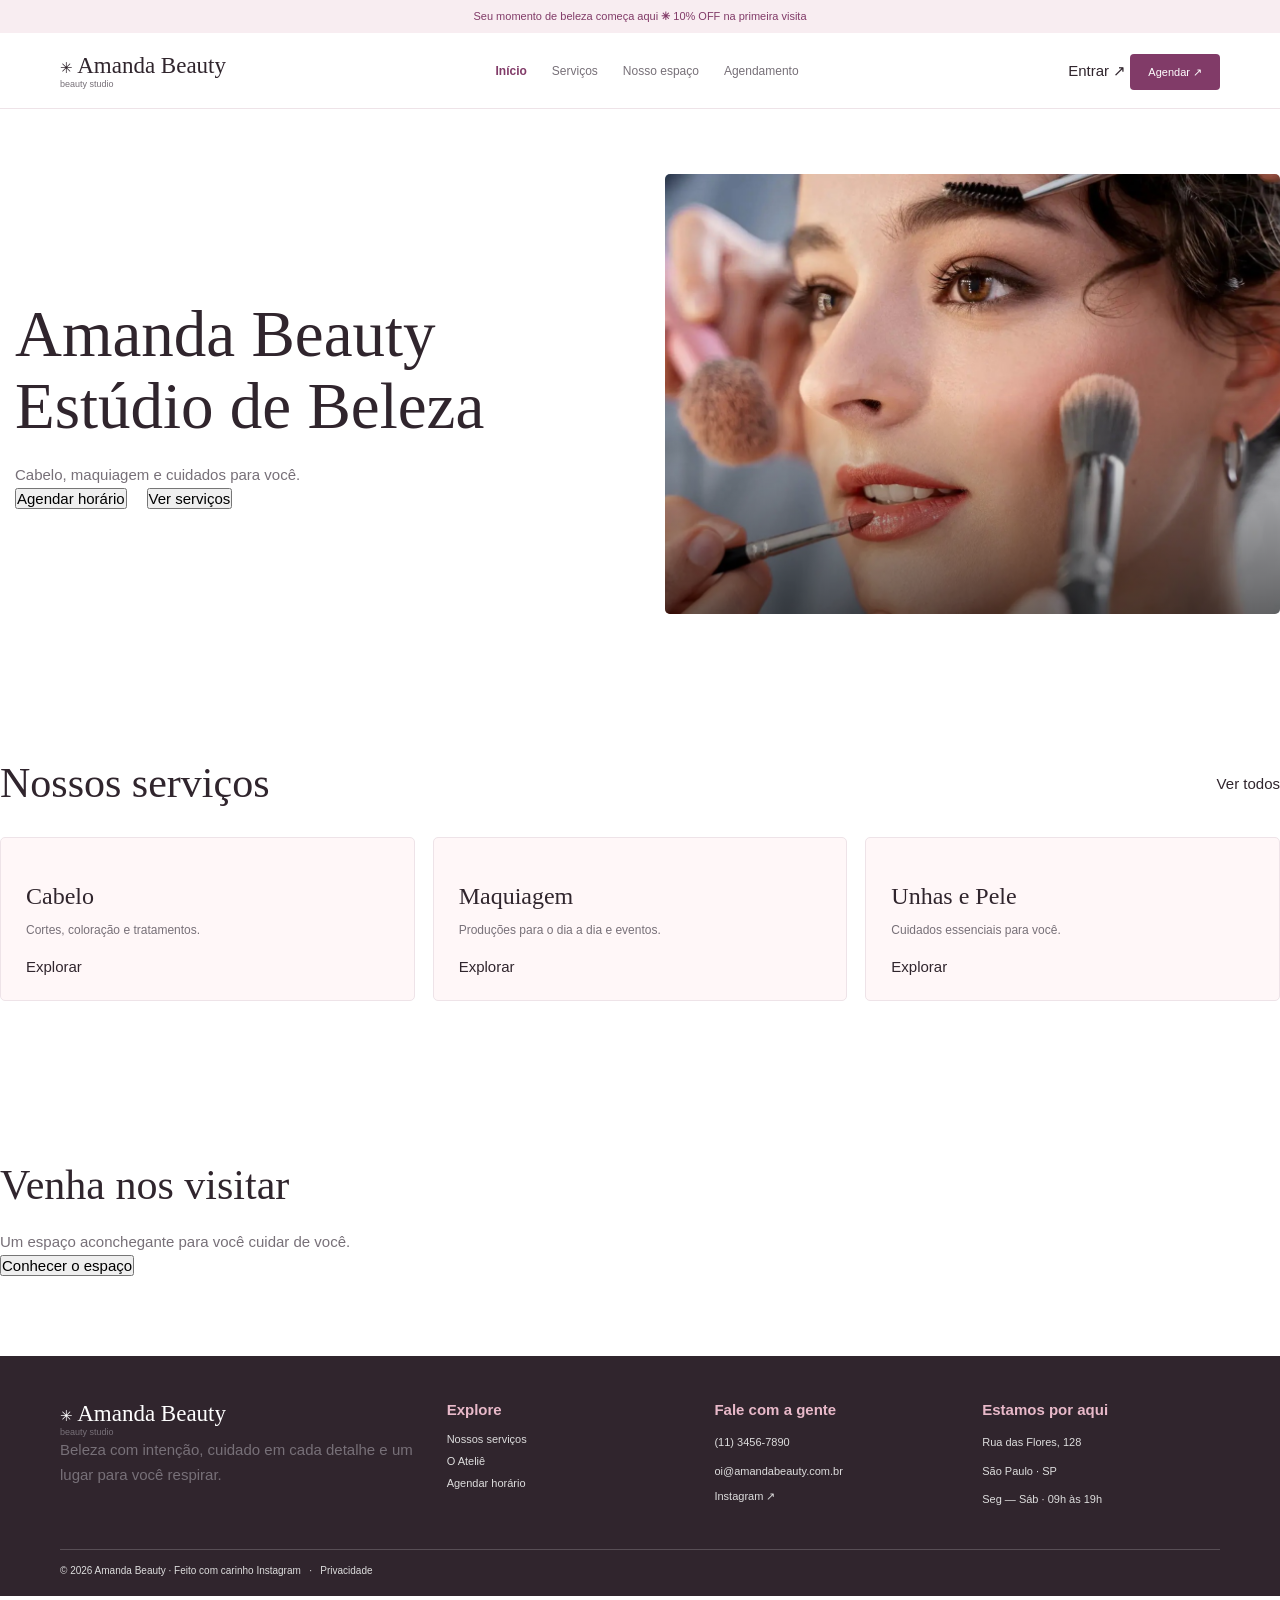
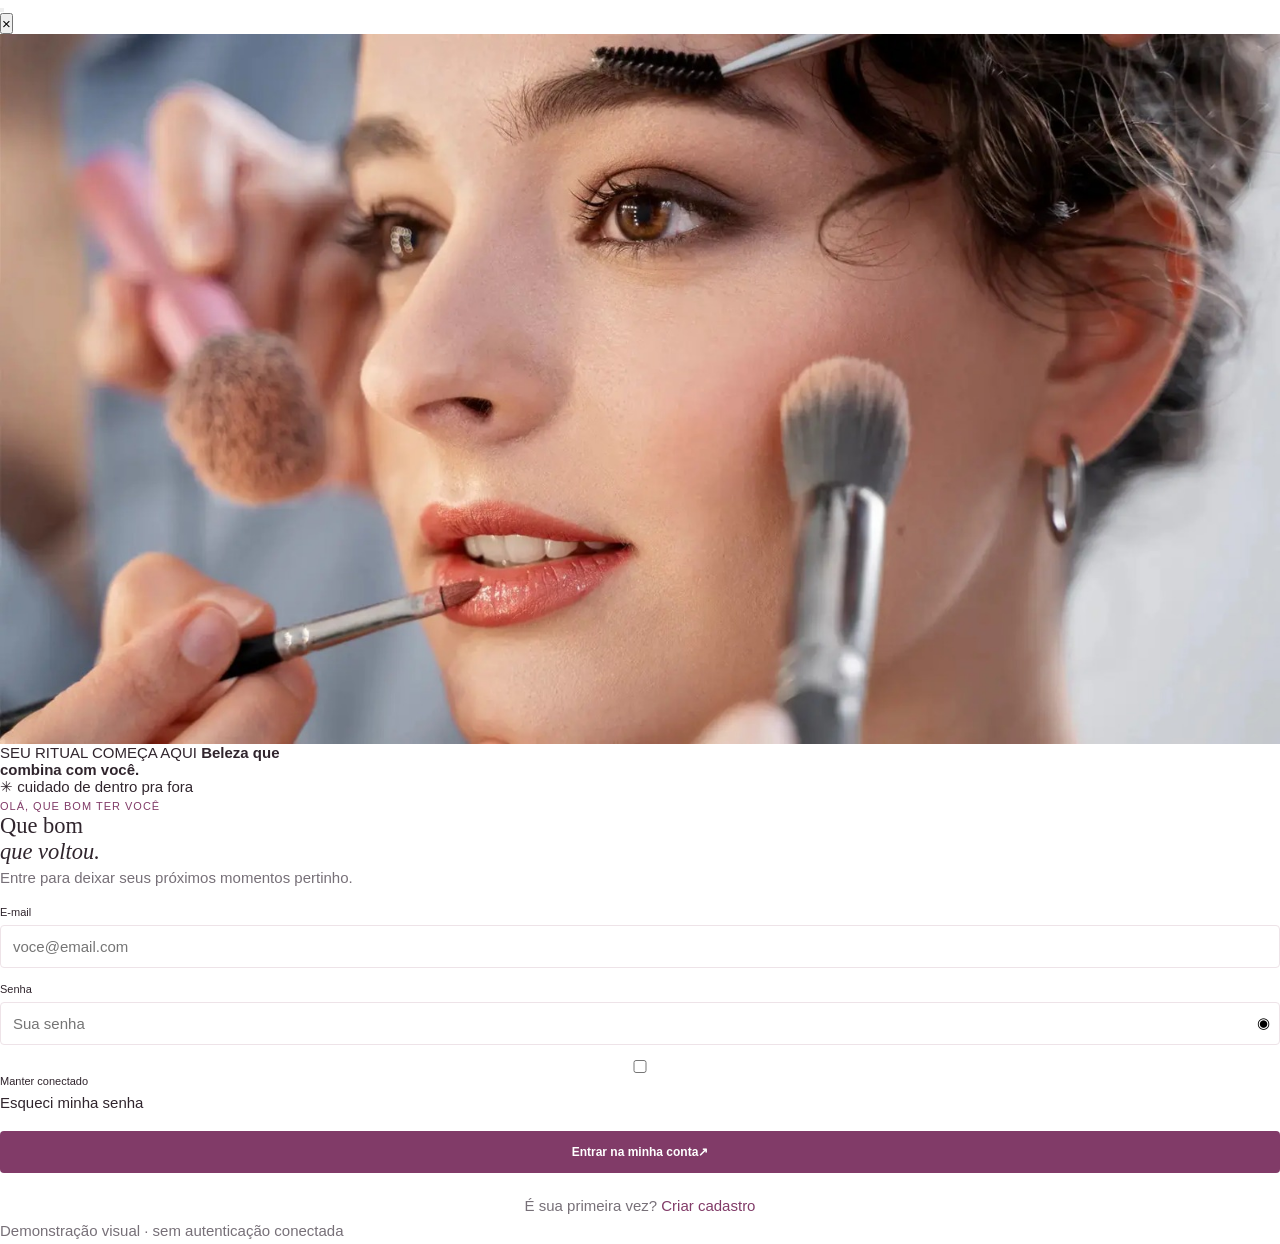
==== commit 3bffd772: "terminando" ====
--- a/Amanda-Beauty-site/index.html
+++ b/Amanda-Beauty-site/index.html
@@ -1,55 +1,84 @@
-<!doctype html>
+
+<!DOCTYPE html>
 <html lang="pt-BR">
 <head>
-  <meta charset="utf-8"><meta name="viewport" content="width=device-width, initial-scale=1">
-  <meta name="theme-color" content="#f8f4ef"><meta name="description" content="Amanda Beauty — beleza com intenção. Agende cabelo, maquiagem e cuidados para você.">
-  <title>Amanda Beauty — beleza com intenção</title><link rel="stylesheet" href="styles.css">
+  <meta charset="UTF-8">
+  <meta name="viewport" content="width=device-width, initial-scale=1.0">
+  <title>Amanda Beauty</title>
+  <link rel="stylesheet" href="styles.css">
 </head>
 <body data-page="home">
+
   <div id="site-header"></div>
+
   <main>
     <section class="hero wrap">
-      <div class="hero-copy reveal">
-        <span class="eyebrow"><i class="sparkle">✳</i> beleza com intenção</span>
-        <h1>Seu momento.<br><em>Do seu jeito.</em></h1>
-        <p class="lead">Um espaço para se cuidar, se expressar e sair daqui ainda mais você.</p>
-        <div class="hero-actions"><a class="button button-dark" href="agenda.html">Agendar meu momento <span>↗</span></a><a class="text-link" href="servicos.html">Conhecer serviços <span>→</span></a></div>
-        <div class="hero-social"><div class="avatar-stack"><span>AM</span><span>JS</span><span>ML</span></div><p><strong>+2.400</strong> momentos de beleza<br>compartilhados</p></div>
+      <div class="hero-copy">
+        <h1>Amanda Beauty<br><span>Estúdio de Beleza</span></h1>
+        <p>Cabelo, maquiagem e cuidados para você.</p>
+        
+        <div class="hero-actions">
+          <a href="agenda.html">
+            <button>Agendar horário</button>
+          </a>
+          <a href="servicos.html">
+            <button>Ver serviços</button>
+          </a>
+        </div>
       </div>
-      <div class="hero-visual reveal">
-        <div class="carousel" aria-label="Galeria Amanda Beauty">
+
+      <div class="hero-visual">
+        <div class="carousel">
           <div class="carousel-track">
-            <article class="carousel-slide is-active"><img src="assets/makeup-artista.jpeg" alt="Maquiadora realçando a beleza de uma cliente"><div class="slide-caption"><span>01 / 03 · maquiagem</span><b>Beleza que é sua.</b></div></article>
-            <article class="carousel-slide"><img src="assets/salao.jpeg" alt="Interior elegante e acolhedor de um salão de beleza"><div class="slide-caption"><span>02 / 03 · nosso espaço</span><b>Um respiro no seu dia.</b></div></article>
-            <article class="carousel-slide"><img src="assets/makeup-flatlay.jpeg" alt="Paleta de maquiagem e pincéis em tons quentes"><div class="slide-caption"><span>03 / 03 · detalhes</span><b>Feito com carinho.</b></div></article>
+            <div class="carousel-slide is-active">
+              <img src="assets/makeup-artista.jpeg" alt="Maquiagem">
+            </div>
           </div>
-          <div class="carousel-controls"><div class="carousel-dots" aria-label="Escolher imagem"><button class="dot is-active" aria-label="Imagem 1" data-slide="0"></button><button class="dot" aria-label="Imagem 2" data-slide="1"></button><button class="dot" aria-label="Imagem 3" data-slide="2"></button></div><div class="carousel-arrows"><button class="carousel-prev" aria-label="Imagem anterior">←</button><button class="carousel-next" aria-label="Próxima imagem">→</button></div></div>
-          <div class="carousel-index">01 <span>/</span> 03</div>
         </div>
-        <div class="hero-sticker"><span>✳</span><b>Feito para<br>florescer</b></div>
       </div>
     </section>
 
-    <section class="ticker" aria-label="Nossos cuidados"><div class="ticker-track"><span>CABELO</span><i>✳</i><span>MAQUIAGEM</span><i>✳</i><span>UNHAS</span><i>✳</i><span>PELE</span><i>✳</i><span>SEU TEMPO</span><i>✳</i><span>CABELO</span><i>✳</i><span>MAQUIAGEM</span><i>✳</i><span>UNHAS</span><i>✳</i><span>PELE</span><i>✳</i></div></section>
-
     <section class="section wrap services-intro">
-      <div class="section-heading reveal"><div><span class="eyebrow">um cuidado para cada versão sua</span><h2>O seu ritual<br><em>começa aqui.</em></h2></div><a class="text-link" href="servicos.html">Ver todos os serviços <span>↗</span></a></div>
+      <div class="section-heading">
+        <h2>Nossos serviços</h2>
+        <a href="servicos.html">Ver todos</a>
+      </div>
+      
       <div class="service-cards">
-        <a class="service-card reveal" href="servicos.html#cabelo"><span class="service-icon">✳</span><span class="card-count">01</span><h3>Cabelo</h3><p>Cortes, cor e finalização que respeitam sua essência.</p><span class="card-link">Explorar <b>↗</b></span></a>
-        <a class="service-card service-card-rose reveal" href="servicos.html#maquiagem"><span class="service-icon">✺</span><span class="card-count">02</span><h3>Maquiagem</h3><p>Do glow natural à produção para o seu grande dia.</p><span class="card-link">Explorar <b>↗</b></span></a>
-        <a class="service-card service-card-olive reveal" href="servicos.html#unhas"><span class="service-icon">❋</span><span class="card-count">03</span><h3>Unhas & pele</h3><p>Pequenos rituais que fazem bem por dentro e por fora.</p><span class="card-link">Explorar <b>↗</b></span></a>
+        <div class="service-card">
+          <h3>Cabelo</h3>
+          <p>Cortes, coloração e tratamentos.</p>
+          <a href="servicos.html#cabelo">Explorar</a>
+        </div>
+        
+        <div class="service-card">
+          <h3>Maquiagem</h3>
+          <p>Produções para o dia a dia e eventos.</p>
+          <a href="servicos.html#maquiagem">Explorar</a>
+        </div>
+        
+        <div class="service-card">
+          <h3>Unhas e Pele</h3>
+          <p>Cuidados essenciais para você.</p>
+          <a href="servicos.html#unhas">Explorar</a>
+        </div>
       </div>
     </section>
 
-    <section class="quote-band"><div class="quote-inner wrap reveal"><span class="quote-mark">“</span><p>Beleza não é sobre mudar quem você é.<br><em>É sobre se sentir bem sendo você.</em></p><span class="quote-sign">com carinho, equipe Amanda Beauty</span></div></section>
+    <section class="section wrap visit-section">
+      <div class="visit-copy">
+        <h2>Venha nos visitar</h2>
+        <p>Um espaço aconchegante para você cuidar de você.</p>
+        <a href="sobre.html">
+          <button>Conhecer o espaço</button>
+        </a>
+      </div>
+    </section>
+  
+  </main>
 
-    <section class="section wrap visit-section">
-      <div class="visit-image reveal"><img src="assets/salao.jpeg" alt="Ambiente iluminado do espaço Amanda Beauty"><span class="image-label">um lugar para chamar de seu</span></div>
-      <div class="visit-copy reveal"><span class="eyebrow">mais do que um salão</span><h2>Entre para<br><em>ficar à vontade.</em></h2><p>Um cantinho gostoso, café quentinho e profissionais que escutam o que você quer. Porque se cuidar também é desacelerar.</p><a class="button button-outline" href="sobre.html">Conheça o Ateliê <span>↗</span></a><div class="open-hours"><span class="pulse-dot"></span><span>Hoje, estamos por aqui</span><b>09h — 19h</b></div></div>
-    </section>
-    <section class="booking-banner wrap reveal"><div><span class="eyebrow">um tempinho só seu</span><h2>Você merece esse<br><em>momento.</em></h2></div><a class="button button-light" href="agenda.html">Escolher horário <span>↗</span></a><div class="banner-flower">✳</div></section>
-  </main>
-  <div id="site-footer"></div><script src="app.js"></script>
-</body></html>
+  <div id="site-footer"></div>
 
-
+  <script src="app.js"></script>
+</body>
+</html>
--- a/Amanda-Beauty-site/styles.css
+++ b/Amanda-Beauty-site/styles.css
@@ -1,25 +1,837 @@
-@import url('https://fonts.googleapis.com/css2?family=DM+Sans:wght@400;500;600;700&family=Playfair+Display:ital,wght@0,500;0,600;0,700;1,500;1,600&display=swap');
-:root{--paper:#f8f4ef;--cream:#efe7dc;--ink:#282420;--muted:#77716b;--berry:#733c45;--rose:#d89b98;--peach:#e9b6a5;--olive:#73745e;--line:#ded7ce;--serif:'Playfair Display',Georgia,serif;--sans:'DM Sans',Arial,sans-serif;--wrap:1160px}*{box-sizing:border-box}html{scroll-behavior:smooth}body{margin:0;background:var(--paper);color:var(--ink);font-family:var(--sans);font-size:15px;-webkit-font-smoothing:antialiased}img{display:block;width:100%;height:100%;object-fit:cover}a{color:inherit;text-decoration:none}button,input,select,textarea{font:inherit}button{color:inherit}.wrap{width:min(var(--wrap),calc(100% - 64px));margin:0 auto}.eyebrow{display:inline-flex;align-items:center;gap:8px;text-transform:uppercase;letter-spacing:.15em;font-size:10px;font-weight:700;color:var(--berry)}.sparkle{font-style:normal;font-size:18px;color:var(--rose)}h1,h2,h3,p{margin-top:0}h1,h2{font-family:var(--serif);font-weight:500;letter-spacing:-.035em}h1 em,h2 em,.auth-image-copy em{color:var(--berry);font-weight:500}h1{font-size:clamp(48px,6vw,78px);line-height:1.02;margin:21px 0 20px}h2{font-size:clamp(38px,4.2vw,55px);line-height:1.07;margin:15px 0}.lead{max-width:410px;color:#6f6962;font-size:17px;line-height:1.7;margin-bottom:27px}.button{display:inline-flex;align-items:center;justify-content:space-between;gap:24px;padding:15px 20px;border-radius:3px;font-size:12px;font-weight:700;letter-spacing:.01em;transition:transform .2s,background .2s,color .2s,border-color .2s}.button:hover{transform:translateY(-2px)}.button span{font-size:18px;font-weight:400}.button-dark{background:var(--berry);color:#fff}.button-dark:hover{background:#5e3038}.button-light{background:var(--paper);color:var(--berry)}.button-light:hover{background:#fff}.button-outline{border:1px solid #a59b90;color:var(--ink)}.button-outline:hover{border-color:var(--berry);color:var(--berry)}.text-link{display:inline-flex;align-items:center;gap:14px;font-size:12px;font-weight:700;border-bottom:1px solid #b9a89d;padding-bottom:6px}.text-link span{color:var(--berry);font-size:17px}.site-header{position:relative;z-index:8;background:rgba(248,244,239,.92);backdrop-filter:blur(12px)}.announcement{height:29px;display:flex;align-items:center;justify-content:center;background:#ebe1d7;color:#655850;font-size:9px;letter-spacing:.13em;text-transform:uppercase}.announcement b{margin:0 7px;color:var(--berry)}.nav-wrap{width:min(var(--wrap),calc(100% - 64px));height:78px;margin:auto;display:flex;align-items:center;justify-content:space-between;border-bottom:1px solid rgba(40,36,32,.09)}.brand{display:flex;align-items:center;gap:10px;min-width:180px}.brand-mark{width:34px;height:34px;display:grid;place-items:center;border:1px solid #b38a7e;border-radius:50%;color:var(--berry);font-size:21px}.brand-name{font-family:var(--serif);font-size:22px;letter-spacing:-.04em}.brand-name small{display:block;font-family:var(--sans);font-size:7px;font-weight:600;letter-spacing:.22em;text-transform:uppercase;color:#82766d;margin-top:1px}.nav-links{display:flex;align-items:center;gap:31px}.nav-links a{font-size:11px;color:#655e58;transition:color .2s}.nav-links a:hover,.nav-links a.active{color:var(--berry)}.nav-links a.active{font-weight:700}.nav-actions{display:flex;align-items:center;gap:17px}.nav-login{font-size:11px;color:#645d57}.nav-book{padding:12px 15px;background:var(--berry);color:#fff;font-size:10px;font-weight:700;border-radius:2px}.nav-book:hover{background:#5e3038}.menu-toggle{display:none;border:0;background:transparent;font-size:24px}.hero{display:grid;grid-template-columns:.9fr 1.1fr;align-items:center;gap:7.5%;padding:55px 0 72px;min-height:585px}.hero-copy{padding:0 0 0 24px}.hero-copy h1{margin-top:24px}.hero-actions{display:flex;align-items:center;gap:25px}.hero-social{display:flex;align-items:center;gap:13px;margin-top:42px}.avatar-stack{display:flex;padding-left:5px}.avatar-stack span{width:30px;height:30px;border-radius:50%;display:grid;place-items:center;border:2px solid var(--paper);margin-left:-6px;background:#d7b8a5;color:#5a3e34;font-size:8px;font-weight:700}.avatar-stack span:nth-child(2){background:#baa08e}.avatar-stack span:nth-child(3){background:#e5c7b3}.hero-social p{margin:0;color:#7c756e;font-size:9px;line-height:1.6}.hero-social strong{color:var(--ink);font-size:11px}.hero-visual{position:relative;padding:0 18px 18px 0}.carousel{position:relative;height:434px;overflow:hidden;background:#e2d5c9;box-shadow:0 22px 45px rgba(62,42,30,.12)}.carousel-track{display:flex;height:100%;transition:transform .65s cubic-bezier(.2,.7,.2,1)}.carousel-slide{flex:0 0 100%;height:100%;position:relative}.carousel-slide:after{content:"";position:absolute;inset:30% 0 0;background:linear-gradient(transparent,rgba(27,20,18,.55))}.carousel-slide img{transition:transform 5s;object-position:center}.carousel-slide.is-active img{transform:scale(1.035)}.slide-caption{position:absolute;z-index:1;bottom:70px;left:36px;color:#fff;display:flex;flex-direction:column;gap:8px}.slide-caption span{font-size:9px;letter-spacing:.14em;text-transform:uppercase;opacity:.83}.slide-caption b{font-family:var(--serif);font-weight:500;font-size:29px}.carousel-controls{position:absolute;z-index:2;bottom:20px;left:32px;right:24px;display:flex;align-items:center;justify-content:space-between}.carousel-dots{display:flex;gap:7px}.dot{width:18px;height:4px;padding:0;border:0;background:rgba(255,255,255,.45);cursor:pointer;transition:width .25s,background .25s}.dot.is-active{width:36px;background:#fff}.carousel-arrows{display:flex;gap:7px}.carousel-arrows button{width:32px;height:32px;border:1px solid rgba(255,255,255,.7);border-radius:50%;background:transparent;color:#fff;cursor:pointer;transition:background .2s}.carousel-arrows button:hover{background:rgba(255,255,255,.22)}.carousel-index{position:absolute;top:20px;right:31px;z-index:2;color:#fff;font-size:10px;letter-spacing:.09em}.carousel-index span{opacity:.6;margin:0 4px}.hero-sticker{position:absolute;right:-23px;top:33px;width:102px;height:102px;background:#e1ae9e;color:var(--berry);border-radius:50%;display:flex;flex-direction:column;align-items:center;justify-content:center;transform:rotate(8deg);box-shadow:0 6px 20px #4d32201f}.hero-sticker span{font-size:22px}.hero-sticker b{font-family:var(--serif);font-size:14px;line-height:1.1;text-align:center;font-weight:500}.ticker{overflow:hidden;background:#ede4da;color:#685b50;height:52px;display:flex;align-items:center}.ticker-track{display:flex;justify-content:space-around;align-items:center;min-width:1120px;width:100%;animation:ticker 38s linear infinite;gap:40px}.ticker-track span{font-size:9px;font-weight:700;letter-spacing:.2em;white-space:nowrap}.ticker-track i{font-style:normal;color:#ba8379;font-size:15px}@keyframes ticker{0%{transform:translateX(0)}100%{transform:translateX(-15%)}}.section{padding-top:102px;padding-bottom:102px}.section-heading{display:flex;align-items:end;justify-content:space-between;margin-bottom:35px}.section-heading h2{margin-bottom:0}.section-heading>.text-link{margin-bottom:8px}.service-cards{display:grid;grid-template-columns:repeat(3,1fr);gap:16px}.service-card{min-height:252px;position:relative;padding:28px;background:#eee6dc;transition:transform .25s,box-shadow .25s}.service-card:hover{transform:translateY(-5px);box-shadow:0 15px 25px #3f261010}.service-card-rose{background:#ead9d4}.service-card-olive{background:#e3e2d7}.service-icon{font-size:25px;color:var(--berry)}.card-count{position:absolute;top:31px;right:29px;font-size:9px;letter-spacing:.12em;color:#867d74}.service-card h3{font-family:var(--serif);font-weight:500;font-size:27px;margin:25px 0 8px}.service-card p{color:#726a63;font-size:12px;line-height:1.6;max-width:245px;margin-bottom:22px}.card-link{display:flex;align-items:center;justify-content:space-between;max-width:100%;padding-top:12px;border-top:1px solid rgba(83,66,53,.18);font-size:10px;font-weight:700}.card-link b{font-size:16px;color:var(--berry);font-weight:400}.quote-band{background:#dfb4aa;padding:60px 0}.quote-inner{text-align:center;position:relative}.quote-mark{font-family:var(--serif);font-size:70px;line-height:.7;color:#8f4f50}.quote-inner p{font-family:var(--serif);font-size:29px;line-height:1.3;margin:10px 0 15px}.quote-inner p em{color:#75454a}.quote-sign{font-size:9px;text-transform:uppercase;letter-spacing:.16em;color:#784e4b}.visit-section{display:grid;grid-template-columns:1.05fr .85fr;align-items:center;gap:11%}.visit-image{height:385px;position:relative}.visit-image img{object-position:center}.image-label{position:absolute;left:16px;bottom:16px;padding:10px 13px;background:rgba(248,244,239,.92);font-size:9px;text-transform:uppercase;letter-spacing:.13em;color:#675b50}.visit-copy h2{margin-top:14px}.visit-copy>p{max-width:360px;font-size:13px;line-height:1.8;color:#726a63;margin:18px 0 24px}.open-hours{border-top:1px solid var(--line);margin-top:32px;padding-top:17px;display:flex;align-items:center;gap:9px;color:#726a63;font-size:10px}.open-hours b{margin-left:auto;font-size:11px;color:var(--ink)}.pulse-dot{width:7px;height:7px;background:#80916d;border-radius:50%;box-shadow:0 0 0 4px #80916d24}.booking-banner{position:relative;overflow:hidden;background:var(--berry);color:#fff;min-height:230px;padding:42px 58px;display:flex;align-items:center;justify-content:space-between;margin-bottom:90px}.booking-banner .eyebrow{color:#e7b7a8}.booking-banner h2{font-size:43px;margin:13px 0 0;position:relative;z-index:1}.booking-banner h2 em{color:#efc9bc}.booking-banner .button{position:relative;z-index:1}.banner-flower{position:absolute;right:25%;top:-65px;font-size:280px;line-height:1;color:#ffffff0b;transform:rotate(15deg)}.site-footer{background:#292522;color:#eee7de;padding:48px 0 22px}.footer-main{width:min(var(--wrap),calc(100% - 64px));margin:auto;display:grid;grid-template-columns:1.7fr 1fr 1fr 1fr;gap:35px;padding-bottom:38px}.footer-brand .brand-name{color:#fff}.footer-brand .brand-name small{color:#b8aaa0}.footer-brand p{max-width:240px;color:#bdb2a9;font-size:11px;line-height:1.7;margin:18px 0 0}.footer-col h4{font-size:9px;letter-spacing:.14em;text-transform:uppercase;color:#d2b1a5;margin:2px 0 16px}.footer-col a,.footer-col p{display:block;color:#c5bdb5;font-size:10px;margin:0 0 11px}.footer-col a:hover{color:#fff}.footer-bottom{width:min(var(--wrap),calc(100% - 64px));margin:auto;border-top:1px solid #ffffff22;padding-top:16px;display:flex;justify-content:space-between;color:#968c84;font-size:9px}.page-hero{display:grid;grid-template-columns:.86fr 1.14fr;gap:9%;align-items:center;padding:55px 0 76px;min-height:465px}.page-hero-copy{padding-left:24px}.page-hero-copy h1{font-size:clamp(48px,5vw,67px);margin:17px 0}.page-hero-copy>p{font-size:13px;line-height:1.8;color:#736b64;max-width:390px;margin-bottom:23px}.page-hero-image{height:350px;position:relative}.page-hero-image img{object-position:center 45%}.catalog-section{padding-top:73px}.subtle{max-width:330px;font-size:11px;color:#827a72;line-height:1.7;margin:0 0 8px}.filter-bar{display:flex;gap:8px;margin:32px 0 24px;flex-wrap:wrap}.filter-button{border:1px solid #d7cec4;background:transparent;border-radius:99px;padding:9px 17px;font-size:10px;color:#71685e;cursor:pointer;transition:all .2s}.filter-button:hover,.filter-button.is-active{background:var(--berry);border-color:var(--berry);color:#fff}.catalog-grid{display:grid;grid-template-columns:repeat(3,1fr);gap:14px}.catalog-card{position:relative;background:#f0e9e1;padding:24px 23px 18px;min-height:247px;transition:transform .2s,opacity .2s}.catalog-card:hover{transform:translateY(-4px)}.catalog-card.is-hidden{display:none}.catalog-icon{font-size:22px;color:#99645f;margin-bottom:19px}.catalog-tag{position:absolute;top:28px;right:22px;text-transform:uppercase;letter-spacing:.13em;font-size:8px;color:#8a7770}.catalog-card h3{font-family:var(--serif);font-size:23px;font-weight:500;margin-bottom:8px}.catalog-card>p{font-size:10px;line-height:1.6;color:#776f67;min-height:32px;margin-bottom:17px}.catalog-meta{display:flex;justify-content:space-between;align-items:center;color:#797169;font-size:9px;margin-bottom:13px}.catalog-meta b{color:#4e4640;font-size:9px}.faq-section{background:#eee6dc;padding:78px 0}.faq-layout{display:grid;grid-template-columns:.7fr 1.3fr;gap:12%}.faq-layout h2{margin:16px 0}.faq-layout>div:first-child p{font-size:11px;line-height:1.7;color:#786f66;max-width:230px}.faq-list details{border-bottom:1px solid #d3c8bc;padding:18px 0}.faq-list details:first-child{border-top:1px solid #d3c8bc}.faq-list summary{list-style:none;cursor:pointer;display:flex;justify-content:space-between;align-items:center;font-family:var(--serif);font-size:17px}.faq-list summary::-webkit-details-marker{display:none}.faq-list summary span{font-family:var(--sans);font-size:19px;color:var(--berry);transition:transform .2s}.faq-list details[open] summary span{transform:rotate(45deg)}.faq-list details p{font-size:11px;line-height:1.7;color:#746b64;max-width:550px;margin:12px 0 0}.about-hero{padding-bottom:80px}.about-image{height:390px}.about-image img{object-position:center}.about-story{display:grid;grid-template-columns:.3fr 1fr;gap:10%;max-width:900px;border-top:1px solid var(--line);padding-top:76px;padding-bottom:83px}.story-stamp{width:90px;height:90px;border:1px solid #b89083;border-radius:50%;display:flex;flex-direction:column;align-items:center;justify-content:center;text-align:center;font-size:9px;text-transform:uppercase;letter-spacing:.15em;color:#7b675d;transform:rotate(-9deg);margin-top:10px}.story-stamp b{font-family:var(--serif);font-size:22px;letter-spacing:0;color:var(--berry);font-weight:500}.about-story h2{font-size:43px}.story-text{max-width:590px;color:#746c65;font-size:13px;line-height:1.9;margin:20px 0}.values-band{background:#e9ddd1;padding:52px 0}.values-grid{display:grid;grid-template-columns:repeat(3,1fr);gap:30px}.values-grid article{border-left:1px solid #c5b3a6;padding:3px 0 2px 20px}.values-grid article>span{font-size:9px;color:var(--berry);letter-spacing:.12em}.values-grid h3{font-family:var(--serif);font-weight:500;font-size:21px;margin:12px 0 8px}.values-grid p{max-width:245px;color:#756b62;font-size:10px;line-height:1.7;margin:0}.team-section{padding-top:80px}.team-cards{display:grid;grid-template-columns:repeat(3,1fr);gap:17px}.team-cards article{text-align:center;background:#efe8df;padding:24px 20px}.team-avatar{width:80px;height:80px;border-radius:50%;margin:0 auto 16px;display:grid;place-items:center;font-family:var(--serif);font-size:32px;color:#754c46;background:#ddc0b1}.avatar-two{background:#d0c5ac;color:#5b5c43}.avatar-three{background:#d6b1a5;color:#713e42}.team-cards h3{font-family:var(--serif);font-size:19px;font-weight:500;margin-bottom:4px}.team-cards p{font-size:9px;color:#7d746b;margin-bottom:0}.booking-page{display:grid;grid-template-columns:.9fr 1.1fr;gap:10%;padding:60px 0 95px;align-items:start}.booking-intro{position:relative;min-height:640px}.booking-intro h1{font-size:clamp(46px,5vw,65px);margin:17px 0}.booking-intro>p{font-size:13px;line-height:1.8;color:#756d65;max-width:350px}.booking-note{display:flex;align-items:center;gap:13px;margin:30px 0 27px;padding:13px 15px;background:#eee7df;max-width:350px}.booking-note>span{font-size:21px;color:var(--berry)}.booking-note p{margin:0;font-size:10px;line-height:1.6;color:#746c64}.booking-note b{color:#443e39}.booking-intro>img{height:270px;max-width:385px;object-position:center 40%}.booking-form{padding:34px 38px;background:#fffdfa;box-shadow:0 12px 40px #3a25100e}.form-heading{display:flex;gap:14px;align-items:center;border-bottom:1px solid #ece6e0;padding-bottom:22px;margin-bottom:22px}.step-number{width:34px;height:34px;border-radius:50%;display:grid;place-items:center;background:#efe3dc;color:var(--berry);font-family:var(--serif);font-size:14px}.form-heading .eyebrow{font-size:8px}.form-heading h2{font-size:27px;margin:5px 0 0}.booking-form label,.auth-form>label{display:block;font-size:10px;font-weight:700;margin:16px 0 7px}.booking-form input,.booking-form select,.booking-form textarea,.auth-form input{width:100%;border:1px solid #ddd5cd;background:#fffdfa;border-radius:2px;padding:12px 13px;font-size:11px;color:var(--ink);outline:none;transition:border-color .2s}.booking-form input:focus,.booking-form select:focus,.booking-form textarea:focus,.auth-form input:focus{border-color:#a86f70}.booking-form input::placeholder,.booking-form textarea::placeholder,.auth-form input::placeholder{color:#aba39c}.booking-form textarea{resize:vertical}.form-row{display:grid;grid-template-columns:1fr 1fr;gap:13px}.form-row label{margin-top:15px}.optional{font-weight:400;color:#928980;margin-left:5px}.form-submit{width:100%;margin-top:21px;border:0;cursor:pointer}.form-legal{text-align:center;font-size:9px;color:#8b837b;line-height:1.6;margin:10px 0 0}.form-feedback{display:none;margin-top:14px;padding:12px;background:#eaf0e7;color:#4d6145;font-size:11px;line-height:1.6}.form-feedback.is-visible{display:block}.auth-page{display:grid;grid-template-columns:1fr 1fr;gap:8%;align-items:center;padding:55px 0 80px;min-height:650px}.auth-image{position:relative;height:535px;overflow:hidden;background:#ddd0c4}.auth-image:after{content:"";position:absolute;inset:35% 0 0;background:linear-gradient(transparent,rgba(30,20,18,.57))}.auth-image img{object-position:center;transition:transform 1s}.auth-image:hover img{transform:scale(1.035)}.auth-image-copy{position:absolute;z-index:1;left:32px;bottom:32px;color:#fff}.auth-image-copy>span{color:#eab7a7;font-size:22px}.auth-image-copy p{font-family:var(--serif);font-size:32px;line-height:1.15;margin:12px 0 0}.auth-image-copy em{color:#f3c9b8}.auth-panel{max-width:405px;width:100%;padding:15px 0}.auth-panel h1{font-size:clamp(46px,5vw,61px);margin:14px 0}.auth-sub{font-size:11px;color:#7a726b;margin-bottom:25px}.auth-form>label{margin-top:15px}.auth-options{display:flex;justify-content:space-between;align-items:center;margin:14px 0 4px}.check-label{display:flex;align-items:flex-start;gap:8px;font-size:9px;color:#776f68;line-height:1.5}.check-label input{accent-color:var(--berry);width:13px;height:13px;margin:0;flex:none}.forgot-link{font-size:9px;color:var(--berry);text-decoration:underline;text-underline-offset:3px}.password-wrap{position:relative}.password-wrap input{padding-right:42px}.password-toggle{position:absolute;right:8px;top:50%;transform:translateY(-50%);border:0;background:transparent;color:#81766f;cursor:pointer;font-size:13px}.auth-switch{text-align:center;color:#776f68;font-size:10px;margin:19px 0 0}.auth-switch a{color:var(--berry);font-weight:700;text-decoration:underline;text-underline-offset:3px}.demo-note{text-align:center;color:#a19890;font-size:8px;letter-spacing:.04em;margin:19px 0 0}.terms-check{margin-top:16px}.terms-check span{max-width:280px}.register-page{min-height:710px}.register-page .auth-image{height:585px}.register-page .auth-panel{padding:0}.register-page .auth-panel h1{font-size:51px}.register-page .auth-sub{line-height:1.6}.register-page .auth-form .form-submit{margin-top:19px}.reveal{opacity:0;transform:translateY(16px);transition:opacity .65s ease,transform .65s ease}.reveal.is-visible{opacity:1;transform:translateY(0)}
-@media(max-width:900px){.wrap,.nav-wrap{width:min(100% - 42px,var(--wrap))}.nav-links{gap:17px}.nav-actions{gap:11px}.hero{gap:4%;grid-template-columns:.9fr 1.1fr}.hero-copy{padding-left:5px}.carousel{height:370px}.hero-sticker{right:-13px;width:85px;height:85px}.hero-sticker b{font-size:12px}.service-card{padding:23px}.page-hero{gap:5%}.booking-page{gap:5%}.booking-form{padding:28px}.footer-main,.footer-bottom{width:calc(100% - 42px)}}
-@media(max-width:700px){.wrap,.nav-wrap{width:calc(100% - 36px)}.announcement{font-size:8px}.nav-wrap{height:68px}.brand{min-width:0}.brand-mark{width:31px;height:31px}.brand-name{font-size:20px}.menu-toggle{display:block;order:3}.nav-actions{margin-left:auto;margin-right:13px}.nav-login{display:none}.nav-book{padding:10px 12px;font-size:9px}.nav-links{display:none;position:absolute;top:68px;left:0;right:0;padding:17px 22px 22px;background:var(--paper);border-bottom:1px solid var(--line);box-shadow:0 15px 25px #2c1e1012;align-items:stretch;gap:0;flex-direction:column}.nav-links.is-open{display:flex}.nav-links a{padding:13px 3px;border-bottom:1px solid #e8dfd6;font-size:12px}.hero{grid-template-columns:1fr;gap:34px;padding:48px 0 55px;min-height:auto}.hero-copy{padding:0}.hero h1{font-size:58px;margin:18px 0}.lead{font-size:14px;max-width:330px}.hero-actions{gap:16px;flex-wrap:wrap}.hero-social{margin-top:26px}.hero-visual{margin:0 6px 0 0;padding:0 11px 12px 0}.carousel{height:min(95vw,400px)}.hero-sticker{right:-6px;top:23px;width:75px;height:75px}.hero-sticker b{font-size:11px}.slide-caption{left:22px;bottom:62px}.slide-caption b{font-size:24px}.carousel-controls{left:20px;right:17px;bottom:15px}.ticker{height:43px}.ticker-track{gap:26px}.section{padding-top:69px;padding-bottom:69px}.section-heading{align-items:flex-start;gap:17px;flex-direction:column;margin-bottom:25px}.section-heading h2{font-size:43px}.section-heading>.text-link{margin:0}.service-cards{grid-template-columns:1fr;gap:10px}.service-card{min-height:205px;padding:23px}.service-card h3{margin-top:17px}.quote-band{padding:45px 0}.quote-inner p{font-size:23px}.visit-section{grid-template-columns:1fr;gap:34px}.visit-image{height:280px}.visit-copy h2{font-size:43px}.booking-banner{width:calc(100% - 36px);min-height:0;padding:30px 23px;margin-bottom:60px;align-items:flex-start;flex-direction:column;gap:22px}.booking-banner h2{font-size:36px}.banner-flower{font-size:190px;right:-10px;top:-40px}.footer-main{width:calc(100% - 36px);grid-template-columns:1fr 1fr;gap:27px 18px}.footer-main>div:first-child{grid-column:1/-1}.footer-bottom{width:calc(100% - 36px);gap:15px;flex-wrap:wrap}.page-hero{grid-template-columns:1fr;gap:28px;padding:43px 0 57px;min-height:0}.page-hero-copy{padding-left:0}.page-hero-copy h1{font-size:52px}.page-hero-copy>p{font-size:12px}.page-hero-image{height:270px}.catalog-section{padding-top:57px}.section-heading>.subtle{margin-top:0}.filter-bar{gap:7px;margin:24px 0 18px}.filter-button{padding:8px 13px}.catalog-grid{grid-template-columns:1fr}.catalog-card{min-height:220px;padding:22px}.catalog-card>p{min-height:0}.faq-section{padding:58px 0}.faq-layout{grid-template-columns:1fr;gap:21px}.faq-layout h2{font-size:42px}.faq-layout>div:first-child p{max-width:310px}.about-hero .page-hero-image{height:280px}.about-story{grid-template-columns:1fr;gap:20px;padding-top:54px;padding-bottom:58px}.story-stamp{width:70px;height:70px;font-size:8px;margin:0}.story-stamp b{font-size:18px}.about-story h2{font-size:38px}.story-text{font-size:12px}.values-band{padding:42px 0}.values-grid{grid-template-columns:1fr;gap:23px}.values-grid article{padding-left:15px}.team-section{padding-top:58px}.team-cards{grid-template-columns:1fr;gap:10px}.team-cards article{padding:20px}.booking-page{grid-template-columns:1fr;gap:33px;padding:45px 0 65px}.booking-intro{min-height:0}.booking-intro h1{font-size:51px}.booking-intro>img{height:220px;max-width:none}.booking-note{margin:22px 0}.booking-form{padding:23px 19px}.form-heading h2{font-size:24px}.form-row{gap:10px}.auth-page{grid-template-columns:1fr;gap:32px;padding:32px 0 60px;min-height:0}.auth-image{height:300px}.auth-image-copy{left:22px;bottom:22px}.auth-image-copy p{font-size:27px}.auth-panel{max-width:none;padding:0 3px}.auth-panel h1{font-size:49px}.register-page .auth-image{height:290px}.register-page .auth-panel h1{font-size:47px}.reveal{transform:translateY(10px)}}
-@media(prefers-reduced-motion:reduce){*,*:before,*:after{scroll-behavior:auto!important;animation-duration:.01ms!important;animation-iteration-count:1!important;transition-duration:.01ms!important}.reveal{opacity:1;transform:none}}
-
-/* Amanda Beauty — brighter editorial refresh */
-:root{--paper:#fff9fb;--cream:#fff0f1;--ink:#25162b;--muted:#766a78;--berry:#6d245f;--rose:#fb758a;--peach:#ffb8a9;--olive:#7d7d64;--line:#eadce4;--serif:'Playfair Display',Georgia,serif;--sans:'DM Sans',Arial,sans-serif;--wrap:1200px}
-body{background:radial-gradient(ellipse at 8% 8%,#ffeaf0 0,transparent 28%),radial-gradient(ellipse at 92% 25%,#f1e9ff 0,transparent 26%),#fff9fb;color:var(--ink)}
-.announcement{height:31px;background:linear-gradient(90deg,#6d245f,#aa3f74 53%,#ee7488);color:#fff;font-size:9px;letter-spacing:.11em;gap:11px}.announcement b{color:#ffc4c4;margin:0;font-size:13px;animation:twinkle 2.2s ease-in-out infinite}
-.site-header{position:sticky;top:0;background:rgba(255,249,251,.86);backdrop-filter:blur(18px);border-bottom:1px solid #eedee6}
-.nav-wrap{height:75px;border:0}.brand-mark{width:38px;height:38px;background:linear-gradient(145deg,#ffb8a9,#fa6b87);border:0;color:#fff;box-shadow:0 5px 14px #dd63843b;animation:mark-bob 4s ease-in-out infinite}.brand-name{font-family:var(--sans);font-weight:700;font-size:18px;letter-spacing:-.055em}.brand-name small{font-size:7px;color:#9a6f83}.nav-links a{font-size:11px;font-weight:500}.nav-links a.active{position:relative;color:var(--berry)}.nav-links a.active:after{content:"";position:absolute;height:3px;left:0;right:0;bottom:-10px;border-radius:4px;background:var(--rose)}.nav-actions{gap:10px}.nav-login{display:flex;align-items:center;gap:9px;padding:11px 15px;border-radius:999px;background:#f4e8f1;color:var(--berry);font-weight:700;transition:.22s}.nav-login span{font-size:15px}.nav-login:hover{background:#ead6e6;transform:translateY(-2px)}.nav-book{padding:12px 18px;border-radius:999px;background:linear-gradient(110deg,#6d245f,#ad3972);box-shadow:0 6px 15px #7d275d2b;transition:.22s}.nav-book span{font-size:15px;margin-left:7px}.nav-book:hover{background:linear-gradient(110deg,#852f70,#ca4b83);transform:translateY(-2px);box-shadow:0 9px 19px #7d275d38}
-.hero{position:relative;grid-template-columns:.9fr 1.1fr;gap:6%;padding-top:75px;padding-bottom:90px;min-height:650px}.hero:before{content:"";position:absolute;z-index:0;width:330px;height:330px;left:-210px;top:40px;border-radius:50%;background:radial-gradient(circle,#ffc7d2a6,transparent 69%);filter:blur(7px);pointer-events:none}.hero-copy,.hero-visual{position:relative;z-index:1}.hero-copy{padding-left:8px;animation:rise-in .8s both}.eyebrow{color:#9f3d78;letter-spacing:.18em;font-size:9px}.sparkle{color:#e96183}.hero-copy h1{font-family:var(--serif);font-size:clamp(59px,7vw,91px);line-height:.98;letter-spacing:-.065em;margin:24px 0}.hero-copy h1 em,.page-hero-copy h1 em,.booking-intro h1 em{background:linear-gradient(110deg,#92276e,#e85f84 78%);background-clip:text;-webkit-background-clip:text;color:transparent}.lead{font-size:15px;max-width:390px;line-height:1.8;color:#796c7b}.button{border-radius:99px;padding:15px 20px;font-size:11px;box-shadow:0 7px 18px #5e174420}.button-dark{background:linear-gradient(110deg,#6d245f,#a43775);box-shadow:0 8px 20px #6d245f30}.button-dark:hover{background:linear-gradient(110deg,#842c70,#c24a82);box-shadow:0 12px 24px #6d245f36}.button-outline{border-radius:99px;background:#fff9fb}.hero-actions{gap:21px}.hero-actions .text-link{border:0;color:#6d245f}.text-link{color:#6d245f}.text-link span{color:#e25c80}.hero-social{margin-top:37px}.avatar-stack span{border:2px solid #fff9fb;box-shadow:0 3px 10px #3a174021}.carousel{height:485px;border-radius:18px 18px 95px 18px;box-shadow:0 24px 50px #4d254326,0 0 0 9px #ffffff80;isolation:isolate}.hero-visual{padding:0 22px 22px 0;animation:rise-in .9s .12s both}.hero-visual:before{content:"";position:absolute;inset:20px 0 0 28px;border:1px solid #f095a58c;border-radius:18px 18px 95px 18px;transform:rotate(3deg);z-index:-1}.carousel-slide img{filter:saturate(1.04)}.carousel-slide:after{background:linear-gradient(0deg,rgba(35,17,41,.77),transparent 60%)}.slide-caption{left:38px;bottom:77px}.slide-caption span{color:#ffd3d4}.slide-caption b{font-size:32px;letter-spacing:-.03em}.carousel-controls{bottom:22px;left:35px;right:27px}.carousel-arrows button{width:36px;height:36px;background:#ffffff23;backdrop-filter:blur(8px);border-color:#ffffff75}.carousel-arrows button:hover{background:#ffffff48}.carousel-index{top:23px;right:28px;padding:9px 12px;border-radius:50px;background:#28112952;backdrop-filter:blur(10px)}.hero-sticker{right:-29px;top:40px;width:111px;height:111px;background:linear-gradient(145deg,#ffcfbf,#ff8294);color:#702253;box-shadow:0 12px 28px #711f4533;animation:floaty 4s ease-in-out infinite}.hero-sticker span{font-size:24px}.hero-sticker b{font-family:var(--sans);font-size:11px;font-weight:700;letter-spacing:-.02em}.hero-social .avatar-stack span{transition:transform .2s}.hero-social:hover .avatar-stack span{transform:translateY(-3px)}
-.ticker{height:55px;background:linear-gradient(90deg,#4c184a,#76235e,#a63770);color:#fff}.ticker-track{animation-duration:27s}.ticker-track i{color:#ff9aaa}.ticker-track span{font-size:9px;letter-spacing:.24em}
-.section{padding-top:110px;padding-bottom:110px}.section-heading h2,.visit-copy h2,.faq-layout h2,.about-story h2{font-size:clamp(40px,4.4vw,59px);letter-spacing:-.05em}.section-heading{margin-bottom:38px}.service-cards{gap:18px}.service-card{min-height:270px;border-radius:16px;padding:29px;background:linear-gradient(145deg,#fff0f1,#ffe2e7);overflow:hidden;transition:transform .35s,box-shadow .35s}.service-card:after{content:"✳";position:absolute;right:-12px;bottom:-62px;font-size:157px;line-height:1;color:#e75e8315;transform:rotate(-15deg);transition:transform .5s}.service-card-rose{background:linear-gradient(145deg,#f8eafa,#eed9fa)}.service-card-rose:after{color:#9c49a818}.service-card-olive{background:linear-gradient(145deg,#edf1e4,#dce8dc)}.service-card-olive:after{color:#547a5918}.service-card:hover{transform:translateY(-8px) rotate(-.4deg);box-shadow:0 19px 35px #4d1b3318}.service-card:hover:after{transform:rotate(10deg) scale(1.08)}.service-icon{display:grid;place-items:center;width:46px;height:46px;border-radius:14px;background:#fff9fb;color:#bc3974;box-shadow:0 7px 17px #67274a12}.card-count{right:25px;color:#a2899b}.service-card h3{font-size:28px;letter-spacing:-.03em}.service-card p{font-size:11px}.card-link{position:relative;z-index:1;border-color:#bd94a12e}.quote-band{position:relative;background:linear-gradient(110deg,#f7d9e0,#f5e3fa);overflow:hidden}.quote-band:before,.quote-band:after{content:"✳";position:absolute;font-size:180px;color:#fff8;top:-56px;left:3%;transform:rotate(14deg)}.quote-band:after{left:auto;right:5%;top:auto;bottom:-85px;font-size:220px;color:#9f3d7810}.quote-inner{z-index:1}.quote-mark{color:#c34678}.quote-inner p{font-size:31px;letter-spacing:-.035em}.quote-inner p em{color:#8c3170}.visit-image{border-radius:18px;overflow:hidden;box-shadow:0 18px 40px #4d25421e}.visit-image img{transition:transform .75s}.visit-image:hover img{transform:scale(1.045)}.image-label{border-radius:99px;left:18px;bottom:18px;background:#fff9fbeb;color:#74345f;box-shadow:0 5px 15px #2712291b}.visit-copy>p{font-size:12px}.open-hours{border-color:#ead9e2}.booking-banner{border-radius:20px;background:radial-gradient(circle at 90% 15%,#e7659170,transparent 25%),linear-gradient(110deg,#4c174c,#78235c 62%,#932b68);box-shadow:0 20px 40px #511b5228}.booking-banner h2{letter-spacing:-.045em}.booking-banner .button{box-shadow:none}.banner-flower{color:#ffffff12;animation:slow-spin 30s linear infinite}.site-footer{background:#29162c}.footer-brand .brand-mark{color:#fff}.footer-col h4{color:#ff9aab}.footer-col a:hover{color:#ffb6c0}.footer-bottom{border-color:#ffffff20}
-.page-hero{padding-top:64px;padding-bottom:77px}.page-hero-copy h1{font-size:clamp(54px,5.8vw,76px);letter-spacing:-.06em}.page-hero-copy>p{font-size:12px}.page-hero-image{border-radius:18px 18px 72px 18px;overflow:hidden;box-shadow:0 19px 42px #4d25421c}.page-hero-image:after{content:"";position:absolute;inset:auto 0 0;height:32%;background:linear-gradient(transparent,#24132964)}.page-hero-image .image-label{z-index:1}.catalog-section{padding-top:86px}.filter-button{border-radius:99px;background:#fff;border-color:#e9d8e4}.filter-button:hover,.filter-button.is-active{background:linear-gradient(110deg,#6d245f,#ad3972);border-color:transparent;box-shadow:0 6px 15px #6d245f24}.catalog-grid{gap:17px}.catalog-card{border-radius:15px;background:linear-gradient(145deg,#fff,#fff0f4);border:1px solid #f0e3e9;box-shadow:0 8px 22px #4c24410b;transition:transform .28s,box-shadow .28s}.catalog-card:nth-child(3n+2){background:linear-gradient(145deg,#fff,#f8effe)}.catalog-card:nth-child(3n){background:linear-gradient(145deg,#fff,#f0f5e9)}.catalog-card:hover{transform:translateY(-6px);box-shadow:0 16px 30px #4c244118}.catalog-icon{display:grid;place-items:center;width:42px;height:42px;border-radius:13px;background:#fde5eb;color:#a52f70}.catalog-tag{color:#a04478}.catalog-card h3{letter-spacing:-.03em}.catalog-meta{border-top:1px solid #ecdce4;padding-top:12px}.catalog-card .card-link{border-color:#ecdce4}.faq-section{background:linear-gradient(110deg,#f9e9ef,#f6eef9)}.faq-list details,.faq-list details:first-child{border-color:#e2cbd9}.faq-list summary{font-family:var(--sans);font-size:13px;font-weight:600}.faq-list summary span{color:#b43b77}.about-story{border-color:#eddae4}.story-stamp{border-color:#d188a3;color:#a15c7d}.story-stamp b{color:#862c6b}.values-band{background:linear-gradient(110deg,#f9e5eb,#f2e7fa)}.values-grid article{border-color:#d9b8c9}.values-grid article>span{color:#ad3b78}.team-cards article{border-radius:16px;background:linear-gradient(145deg,#fff,#f8edf1);box-shadow:0 8px 22px #4c24410b;transition:transform .25s,box-shadow .25s}.team-cards article:hover{transform:translateY(-6px);box-shadow:0 16px 30px #4c244118}.team-avatar{box-shadow:0 7px 17px #4c244118}
-.booking-page{padding-top:70px}.booking-intro h1{font-size:clamp(53px,5.8vw,74px);letter-spacing:-.06em}.booking-intro>img{border-radius:16px 16px 60px 16px;box-shadow:0 16px 36px #4d25421b}.booking-note{border-radius:12px;background:linear-gradient(110deg,#ffe9ef,#f7e9fa)}.booking-note>span{color:#ba3d78}.booking-form{border:1px solid #f0e3e9;border-radius:18px;box-shadow:0 18px 45px #4c234210}.booking-form input,.booking-form select,.booking-form textarea,.auth-form input{border-radius:8px;background:#fff;border-color:#e9dbe3}.booking-form input:focus,.booking-form select:focus,.booking-form textarea:focus,.auth-form input:focus{border-color:#bf5c91;box-shadow:0 0 0 3px #db90b329}.step-number{background:linear-gradient(145deg,#ffd5dd,#f2d8f7);color:#7c2565}.form-feedback{border-radius:9px;background:#f0f6ea;color:#42613e}
-.auth-image{border-radius:18px 18px 80px 18px;box-shadow:0 20px 44px #4d25421b}.auth-image-copy>span{color:#ffabb5}.auth-panel{background:#fff9fb;}
-.login-modal{position:fixed;z-index:40;inset:0;display:grid;place-items:center;padding:24px;visibility:hidden;opacity:0;transition:opacity .28s,visibility .28s}.login-modal.is-open{visibility:visible;opacity:1}.modal-backdrop{position:absolute;inset:0;width:100%;height:100%;border:0;background:#1e1026a8;backdrop-filter:blur(10px);cursor:pointer}.login-dialog{position:relative;z-index:1;display:grid;grid-template-columns:.92fr 1.08fr;width:min(890px,100%);min-height:530px;max-height:min(700px,calc(100vh - 48px));overflow:auto;background:#fff9fb;border-radius:22px;box-shadow:0 28px 90px #160e2570;transform:translateY(22px) scale(.98);transition:transform .36s cubic-bezier(.2,.8,.2,1)}.login-modal.is-open .login-dialog{transform:translateY(0) scale(1)}.modal-close{position:absolute;z-index:4;right:16px;top:16px;width:38px;height:38px;border:1px solid #ffffffa8;border-radius:50%;background:#fff9fb;color:#5e2a51;font-size:25px;line-height:1;cursor:pointer;box-shadow:0 5px 14px #29142b22;transition:transform .2s,background .2s}.modal-close:hover{transform:rotate(90deg);background:#ffe8ed}.modal-cover{position:relative;min-height:530px;overflow:hidden;background:#562050}.modal-cover:after{content:"";position:absolute;inset:25% 0 0;background:linear-gradient(0deg,#241329dc,transparent)}.modal-cover img{position:absolute;inset:0;transition:transform 7s;object-position:46% center}.login-modal.is-open .modal-cover img{transform:scale(1.07)}.modal-cover-copy{position:absolute;z-index:1;left:34px;bottom:42px;color:#fff;display:flex;flex-direction:column;gap:13px}.modal-cover-copy span{font-size:8px;letter-spacing:.2em;color:#ffc2cc;font-weight:700}.modal-cover-copy b{font:500 38px/1.07 var(--serif);letter-spacing:-.04em}.cover-badge{position:absolute;z-index:1;top:25px;left:25px;padding:11px 15px;border-radius:50px;background:#fff2;color:#fff;font-size:9px;letter-spacing:.04em;backdrop-filter:blur(10px);border:1px solid #ffffff4a}.modal-content{align-self:center;padding:49px 53px}.modal-content>.eyebrow{font-size:8px}.modal-content h2{font-size:44px;line-height:1.04;letter-spacing:-.05em;margin:14px 0 9px}.modal-intro{font-size:10px;color:#85758a;margin-bottom:19px}.modal-content .auth-form>label{margin-top:12px}.modal-content .auth-form input{font-size:10px;padding:12px}.modal-content .auth-options{margin:11px 0 2px}.modal-content .form-submit{padding:13px 16px;margin-top:16px}.modal-content .auth-switch{margin-top:15px}.modal-content .demo-note{margin-top:13px}.modal-content .form-feedback{font-size:10px}
-body.modal-open{overflow:hidden}
-.reveal{transition:opacity .8s cubic-bezier(.2,.7,.2,1),transform .8s cubic-bezier(.2,.7,.2,1)}.reveal.is-visible{animation:reveal-pop .75s both}
-@keyframes rise-in{from{opacity:0;transform:translateY(23px)}to{opacity:1;transform:translateY(0)}}@keyframes reveal-pop{from{opacity:0;transform:translateY(19px) scale(.99)}to{opacity:1;transform:translateY(0) scale(1)}}@keyframes floaty{0%,100%{transform:translateY(0) rotate(8deg)}50%{transform:translateY(-10px) rotate(4deg)}}@keyframes mark-bob{0%,100%{transform:rotate(0)}50%{transform:rotate(22deg)}}@keyframes twinkle{0%,100%{transform:scale(1) rotate(0)}50%{transform:scale(1.2) rotate(20deg)}}@keyframes slow-spin{to{transform:rotate(375deg)}}
-@media(max-width:900px){.hero{min-height:590px}.carousel{height:410px}.hero-copy h1{font-size:clamp(59px,7vw,78px)}.login-dialog{width:min(760px,100%)}.modal-content{padding:40px 32px}}
-@media(max-width:700px){.announcement{font-size:7px;gap:7px;height:28px}.site-header{top:0}.nav-wrap{height:67px}.brand-mark{width:34px;height:34px}.brand-name{font-size:16px}.nav-actions{gap:6px;margin-right:10px}.nav-login{padding:9px 10px;font-size:9px}.nav-login span{display:none}.nav-book{padding:10px 11px;font-size:9px}.nav-book span{margin-left:3px}.nav-links{top:67px;background:#fff9fbf5;backdrop-filter:blur(14px)}.nav-links a.active:after{display:none}.hero{padding-top:50px;padding-bottom:61px;gap:30px}.hero-copy h1{font-size:clamp(57px,15vw,76px)}.lead{font-size:13px}.hero-actions .button{padding:14px 17px}.hero-visual{margin-right:8px}.carousel{height:min(108vw,420px);border-radius:15px 15px 68px 15px;box-shadow:0 18px 35px #4d254326,0 0 0 5px #ffffff80}.hero-visual:before{inset:15px -2px 0 19px;border-radius:15px 15px 68px 15px}.hero-sticker{width:87px;height:87px;right:-13px;top:25px}.hero-sticker b{font-size:9px}.slide-caption{left:22px;bottom:67px}.slide-caption b{font-size:26px}.slide-caption span{font-size:8px}.section{padding-top:76px;padding-bottom:76px}.section-heading h2,.visit-copy h2,.faq-layout h2,.about-story h2{font-size:43px}.service-card{min-height:220px;border-radius:14px}.quote-band{padding:48px 0}.quote-inner p{font-size:23px}.quote-band:before{font-size:110px;top:-39px;left:-18px}.quote-band:after{font-size:140px;right:-26px;bottom:-60px}.visit-image{border-radius:15px}.booking-banner{border-radius:16px}.page-hero{padding-top:45px;padding-bottom:59px}.page-hero-copy h1{font-size:55px}.page-hero-image{border-radius:15px 15px 60px 15px}.catalog-card{border-radius:13px}.faq-section{padding:59px 0}.team-cards article{border-radius:13px}.booking-page{padding-top:48px}.booking-intro h1{font-size:55px}.booking-intro>img{border-radius:14px 14px 55px 14px}.booking-form{border-radius:14px}.login-modal{padding:12px}.login-dialog{display:block;width:min(450px,100%);max-height:calc(100vh - 24px);border-radius:18px;overflow-y:auto}.modal-cover{min-height:185px;height:185px}.modal-cover:after{inset:20% 0 0}.modal-cover-copy{left:20px;bottom:18px;gap:6px}.modal-cover-copy span{font-size:7px}.modal-cover-copy b{font-size:25px}.cover-badge{top:14px;left:15px;padding:8px 11px;font-size:8px}.modal-close{top:11px;right:11px;width:33px;height:33px;font-size:22px}.modal-content{padding:23px 21px 24px}.modal-content h2{font-size:37px;margin:10px 0 7px}.modal-intro{margin-bottom:14px}.modal-content .auth-form>label{margin-top:9px}.modal-content .auth-form input{padding:10px}.modal-content .form-submit{margin-top:13px;padding:12px 14px}.modal-content .demo-note{margin-top:10px}.login-modal.is-open .login-dialog{transform:translateY(0) scale(1)}.login-dialog{transform:translateY(16px) scale(.98)}}
-@media(prefers-reduced-motion:reduce){.hero-copy,.hero-visual,.hero-sticker,.brand-mark,.announcement b,.banner-flower{animation:none!important}.login-dialog{transition:none}.reveal.is-visible{animation:none}}
+*{
+    margin: 0;
+    padding: 0;
+    box-sizing: border-box;
+}
+
+:root{
+    --paper: #ffffff;
+    --cream: #fff7f8;
+    --ink: #30252d;
+    --muted: #777078;
+    --berry: #813b68;
+    --rose: #e8b9c9;
+    --line: #eee3e8;
+    --serif: 'Playfair Display', Georgia, serif;
+    --sans: 'DM Sans', Arial, sans-serif;
+    --wrap: 1160px;
+}
+
+body{
+    background-color: white;
+    color: var(--ink);
+    font-family: var(--sans);
+    font-size: 15px;
+}
+
+.interface{
+    max-width: 1160px;
+    margin: 0 auto;
+}
+
+img{
+    display: block;
+    width: 100%;
+    height: 100%;
+    object-fit: cover;
+}
+
+a{
+    color: inherit;
+    text-decoration: none;
+}
+
+button, input, select, textarea{
+    font: inherit;
+}
+
+h1, h2, h3{
+    font-family: var(--serif);
+    font-weight: 500;
+}
+
+p{
+    color: var(--muted);
+    line-height: 1.7;
+}
+
+
+
+.site-header{
+    width: 100%;
+    background-color: white;
+    border-bottom: 1px solid var(--line);
+}
+
+.announcement{
+    background-color: #f8edf1;
+    color: var(--berry);
+    padding: 10px;
+    text-align: center;
+    font-size: 11px;
+}
+
+.nav-wrap{
+    max-width: 1160px;
+    height: 75px;
+    margin: 0 auto;
+    display: flex;
+    justify-content: space-between;
+    align-items: center;
+}
+
+.brand-name{
+    font-family: var(--serif);
+    font-size: 23px;
+}
+
+.brand-name small{
+    display: block;
+    font-family: var(--sans);
+    font-size: 9px;
+    color: var(--muted);
+}
+
+.nav-links{
+    display: flex;
+    align-items: center;
+    gap: 25px;
+}
+
+.nav-links a{
+    font-size: 12px;
+    color: var(--muted);
+}
+
+.nav-links a:hover{
+    color: var(--berry);
+}
+
+.nav-links a.active{
+    color: var(--berry);
+    font-weight: 600;
+}
+
+.nav-book{
+    background-color: var(--berry);
+    color: white;
+    padding: 12px 18px;
+    font-size: 11px;
+    border-radius: 4px;
+}
+
+.menu-toggle{
+    display: none;
+    background: none;
+    border: none;
+    font-size: 23px;
+}
+
+/* Botões */
+
+.button{
+    display: inline-flex;
+    align-items: center;
+    justify-content: center;
+    padding: 14px 22px;
+    font-size: 12px;
+    font-weight: 600;
+    border-radius: 4px;
+    cursor: pointer;
+}
+
+.button-dark{
+    background-color: var(--berry);
+    color: white;
+}
+
+.button-dark:hover{
+    background-color: #632b50;
+}
+
+.button-outline{
+    border: 1px solid var(--berry);
+    color: var(--berry);
+    background-color: white;
+}
+
+.button-light{
+    background-color: white;
+    color: var(--berry);
+}
+
+/* Página inicial */
+
+.hero{
+    display: grid;
+    grid-template-columns: 1fr 1fr;
+    align-items: center;
+    gap: 50px;
+    padding: 65px 0;
+}
+
+.hero-copy{
+    padding-left: 15px;
+}
+
+.hero-copy h1{
+    font-size: 65px;
+    line-height: 1.1;
+    margin: 20px 0;
+}
+
+.hero-copy h1 em{
+    color: var(--berry);
+}
+
+.lead{
+    max-width: 400px;
+    font-size: 15px;
+    margin-bottom: 25px;
+}
+
+.eyebrow{
+    color: var(--berry);
+    font-size: 11px;
+    letter-spacing: 1px;
+}
+
+.hero-actions{
+    display: flex;
+    align-items: center;
+    gap: 20px;
+}
+
+.hero-visual{
+    position: relative;
+}
+
+.carousel{
+    height: 440px;
+    overflow: hidden;
+    border-radius: 5px;
+}
+
+.carousel-track{
+    display: flex;
+    height: 100%;
+    transition: .4s;
+}
+
+.carousel-slide{
+    flex: 0 0 100%;
+    height: 100%;
+    position: relative;
+}
+
+.carousel-slide:after{
+    content: "";
+    position: absolute;
+    inset: 50% 0 0;
+    background: linear-gradient(transparent, #0008);
+}
+
+.slide-caption{
+    position: absolute;
+    bottom: 55px;
+    left: 25px;
+    z-index: 1;
+    color: white;
+}
+
+.slide-caption span{
+    font-size: 11px;
+}
+
+.slide-caption b{
+    display: block;
+    font-family: var(--serif);
+    font-size: 28px;
+    font-weight: 500;
+}
+
+.carousel-controls{
+    position: absolute;
+    bottom: 15px;
+    left: 20px;
+    right: 20px;
+    z-index: 2;
+    display: flex;
+    justify-content: space-between;
+}
+
+.carousel-arrows{
+    display: flex;
+    gap: 8px;
+}
+
+.carousel-arrows button{
+    width: 32px;
+    height: 32px;
+    border: 1px solid white;
+    border-radius: 50%;
+    background: transparent;
+    color: white;
+    cursor: pointer;
+}
+
+
+
+.ticker{
+    background-color: #f8edf1;
+    padding: 17px;
+    overflow: hidden;
+}
+
+.ticker-track{
+    display: flex;
+    justify-content: space-around;
+    gap: 25px;
+}
+
+.ticker-track span{
+    color: var(--berry);
+    font-size: 10px;
+    white-space: nowrap;
+}
+
+
+.section{
+    padding: 80px 0;
+}
+
+.section-heading{
+    display: flex;
+    justify-content: space-between;
+    align-items: center;
+    margin-bottom: 30px;
+}
+
+.section-heading h2{
+    font-size: 42px;
+}
+
+.service-cards{
+    display: grid;
+    grid-template-columns: repeat(3, 1fr);
+    gap: 18px;
+}
+
+.service-card{
+    background-color: var(--cream);
+    padding: 25px;
+    border: 1px solid var(--line);
+    border-radius: 5px;
+}
+
+.service-card h3{
+    font-size: 24px;
+    margin: 20px 0 10px;
+}
+
+.service-card p{
+    font-size: 12px;
+    margin-bottom: 18px;
+}
+
+.card-link{
+    display: flex;
+    justify-content: space-between;
+    border-top: 1px solid var(--line);
+    padding-top: 12px;
+    font-size: 11px;
+}
+
+
+
+.quote-band{
+    background-color: #f8edf1;
+    padding: 55px 20px;
+    text-align: center;
+}
+
+.quote-inner p{
+    font-family: var(--serif);
+    font-size: 25px;
+    color: var(--ink);
+}
+
+.visit-section{
+    display: grid;
+    grid-template-columns: 1fr 1fr;
+    align-items: center;
+    gap: 50px;
+}
+
+.visit-image{
+    height: 370px;
+}
+
+.visit-copy h2{
+    font-size: 42px;
+    margin-bottom: 20px;
+}
+
+.image-label{
+    background-color: white;
+    padding: 10px;
+    font-size: 10px;
+}
+
+.open-hours{
+    border-top: 1px solid var(--line);
+    margin-top: 25px;
+    padding-top: 15px;
+    display: flex;
+    justify-content: space-between;
+}
+
+
+
+.booking-banner{
+    background-color: var(--berry);
+    color: white;
+    padding: 40px;
+    margin-bottom: 70px;
+    display: flex;
+    justify-content: space-between;
+    align-items: center;
+}
+
+.booking-banner h2{
+    color: white;
+    font-size: 40px;
+}
+
+.booking-page{
+    display: grid;
+    grid-template-columns: 1fr 1fr;
+    gap: 45px;
+    padding: 60px 0;
+}
+
+.booking-intro h1{
+    font-size: 60px;
+    margin: 20px 0;
+}
+
+.booking-intro img{
+    height: 270px;
+}
+
+.booking-note{
+    background-color: var(--cream);
+    padding: 15px;
+    margin: 25px 0;
+}
+
+.booking-form{
+    background-color: white;
+    border: 1px solid var(--line);
+    padding: 30px;
+}
+
+.booking-form label{
+    display: block;
+    font-size: 11px;
+    margin: 15px 0 7px;
+}
+
+.booking-form input,
+.booking-form select,
+.booking-form textarea{
+    width: 100%;
+    padding: 12px;
+    border: 1px solid var(--line);
+    background-color: white;
+    border-radius: 4px;
+}
+
+.form-row{
+    display: grid;
+    grid-template-columns: 1fr 1fr;
+    gap: 12px;
+}
+
+.form-submit{
+    width: 100%;
+    margin-top: 20px;
+    border: none;
+    cursor: pointer;
+}
+
+.form-feedback{
+    display: none;
+    padding: 12px;
+    margin-top: 15px;
+    background-color: var(--cream);
+}
+
+.form-feedback.is-visible{
+    display: block;
+}
+
+
+
+.page-hero{
+    display: grid;
+    grid-template-columns: 1fr 1fr;
+    align-items: center;
+    gap: 45px;
+    padding: 60px 0;
+}
+
+.page-hero-copy h1{
+    font-size: 60px;
+    margin: 20px 0;
+}
+
+.page-hero-image{
+    height: 350px;
+}
+
+.catalog-section{
+    padding: 70px 0;
+}
+
+.filter-bar{
+    display: flex;
+    gap: 10px;
+    margin: 25px 0;
+    flex-wrap: wrap;
+}
+
+.filter-button{
+    padding: 9px 17px;
+    border: 1px solid var(--line);
+    background-color: white;
+    cursor: pointer;
+    border-radius: 4px;
+}
+
+.filter-button.is-active{
+    background-color: var(--berry);
+    color: white;
+}
+
+.catalog-grid{
+    display: grid;
+    grid-template-columns: repeat(3, 1fr);
+    gap: 18px;
+}
+
+.catalog-card{
+    background-color: var(--cream);
+    border: 1px solid var(--line);
+    padding: 25px;
+    border-radius: 5px;
+}
+
+.catalog-card h3{
+    font-size: 24px;
+    margin: 20px 0 10px;
+}
+
+.catalog-card p{
+    font-size: 12px;
+    margin-bottom: 18px;
+}
+
+.catalog-card.is-hidden{
+    display: none;
+}
+
+
+
+.faq-section{
+    background-color: var(--cream);
+    padding: 70px 0;
+}
+
+.faq-layout{
+    display: grid;
+    grid-template-columns: 1fr 2fr;
+    gap: 50px;
+}
+
+.faq-list details{
+    border-bottom: 1px solid var(--line);
+    padding: 18px 0;
+}
+
+.faq-list summary{
+    cursor: pointer;
+    font-weight: 600;
+}
+
+.faq-list details p{
+    margin-top: 12px;
+}
+
+
+
+.about-story{
+    display: grid;
+    grid-template-columns: 1fr 2fr;
+    gap: 40px;
+    padding: 70px 0;
+}
+
+.about-image{
+    height: 390px;
+}
+
+.values-band{
+    background-color: var(--cream);
+    padding: 50px 0;
+}
+
+.values-grid{
+    display: grid;
+    grid-template-columns: repeat(3, 1fr);
+    gap: 25px;
+}
+
+.team-section{
+    padding: 70px 0;
+}
+
+.team-cards{
+    display: grid;
+    grid-template-columns: repeat(3, 1fr);
+    gap: 18px;
+}
+
+.team-cards article{
+    background-color: var(--cream);
+    padding: 25px;
+    text-align: center;
+}
+
+.team-avatar{
+    width: 80px;
+    height: 80px;
+    border-radius: 50%;
+    margin: 0 auto 15px;
+}
+
+
+
+.auth-page{
+    display: grid;
+    grid-template-columns: 1fr 1fr;
+    gap: 45px;
+    padding: 60px 0;
+}
+
+.auth-image{
+    height: 500px;
+}
+
+.auth-panel{
+    padding: 25px;
+}
+
+.auth-panel h1{
+    font-size: 55px;
+    margin: 20px 0;
+}
+
+.auth-form label{
+    display: block;
+    font-size: 11px;
+    margin: 15px 0 7px;
+}
+
+.auth-form input{
+    width: 100%;
+    padding: 12px;
+    border: 1px solid var(--line);
+    background-color: white;
+    border-radius: 4px;
+}
+
+.auth-switch{
+    text-align: center;
+    margin-top: 20px;
+}
+
+.auth-switch a{
+    color: var(--berry);
+}
+
+.password-wrap{
+    position: relative;
+}
+
+.password-toggle{
+    position: absolute;
+    right: 10px;
+    top: 50%;
+    transform: translateY(-50%);
+    border: none;
+    background: none;
+    cursor: pointer;
+}
+
+
+
+.site-footer{
+    background-color: #30252d;
+    color: white;
+    padding: 45px 0 20px;
+}
+
+.footer-main{
+    max-width: 1160px;
+    margin: auto;
+    display: grid;
+    grid-template-columns: 1.5fr 1fr 1fr 1fr;
+    gap: 30px;
+    padding-bottom: 30px;
+}
+
+.footer-col h4{
+    margin-bottom: 15px;
+    color: var(--rose);
+}
+
+.footer-col a,
+.footer-col p{
+    display: block;
+    font-size: 11px;
+    color: #ddd;
+    margin-bottom: 10px;
+}
+
+.footer-bottom{
+    max-width: 1160px;
+    margin: auto;
+    padding-top: 15px;
+    border-top: 1px solid #ffffff30;
+    font-size: 10px;
+    color: #ddd;
+}
+
+
+
+@media(max-width: 900px){
+
+    .nav-links{
+        gap: 12px;
+    }
+
+    .hero{
+        gap: 25px;
+    }
+
+    .hero-copy h1{
+        font-size: 48px;
+    }
+
+}
+
+@media(max-width: 700px){
+
+    .nav-wrap{
+        height: 65px;
+    }
+
+    .menu-toggle{
+        display: block;
+    }
+
+    .nav-links{
+        display: none;
+        position: absolute;
+        top: 100px;
+        left: 0;
+        right: 0;
+        padding: 20px;
+        background-color: white;
+        flex-direction: column;
+        gap: 18px;
+    }
+
+    .nav-links.is-open{
+        display: flex;
+    }
+
+    .hero,
+    .page-hero,
+    .visit-section,
+    .booking-page,
+    .auth-page,
+    .faq-layout,
+    .about-story{
+        grid-template-columns: 1fr;
+        gap: 25px;
+    }
+
+    .hero{
+        padding: 40px 0;
+    }
+
+    .hero-copy{
+        padding: 0;
+    }
+
+    .hero-copy h1{
+        font-size: 45px;
+    }
+
+    .carousel{
+        height: 350px;
+    }
+
+    .service-cards,
+    .catalog-grid,
+    .team-cards,
+    .values-grid{
+        grid-template-columns: 1fr;
+    }
+
+    .section{
+        padding: 55px 0;
+    }
+
+    .section-heading{
+        flex-direction: column;
+        align-items: flex-start;
+        gap: 15px;
+    }
+
+    .booking-banner{
+        flex-direction: column;
+        align-items: flex-start;
+        gap: 20px;
+        padding: 25px;
+    }
+
+    .footer-main{
+        grid-template-columns: 1fr 1fr;
+        padding: 0 20px 30px;
+    }
+
+    .footer-main > div:first-child{
+        grid-column: 1 / -1;
+    }
+
+    .footer-bottom{
+        padding: 15px 20px;
+    }
+
+    .visit-image,
+    .page-hero-image{
+        height: 260px;
+    }
+
+    .auth-image{
+        height: 280px;
+    }
+
+    .form-row{
+        grid-template-columns: 1fr;
+    }
+
+}
